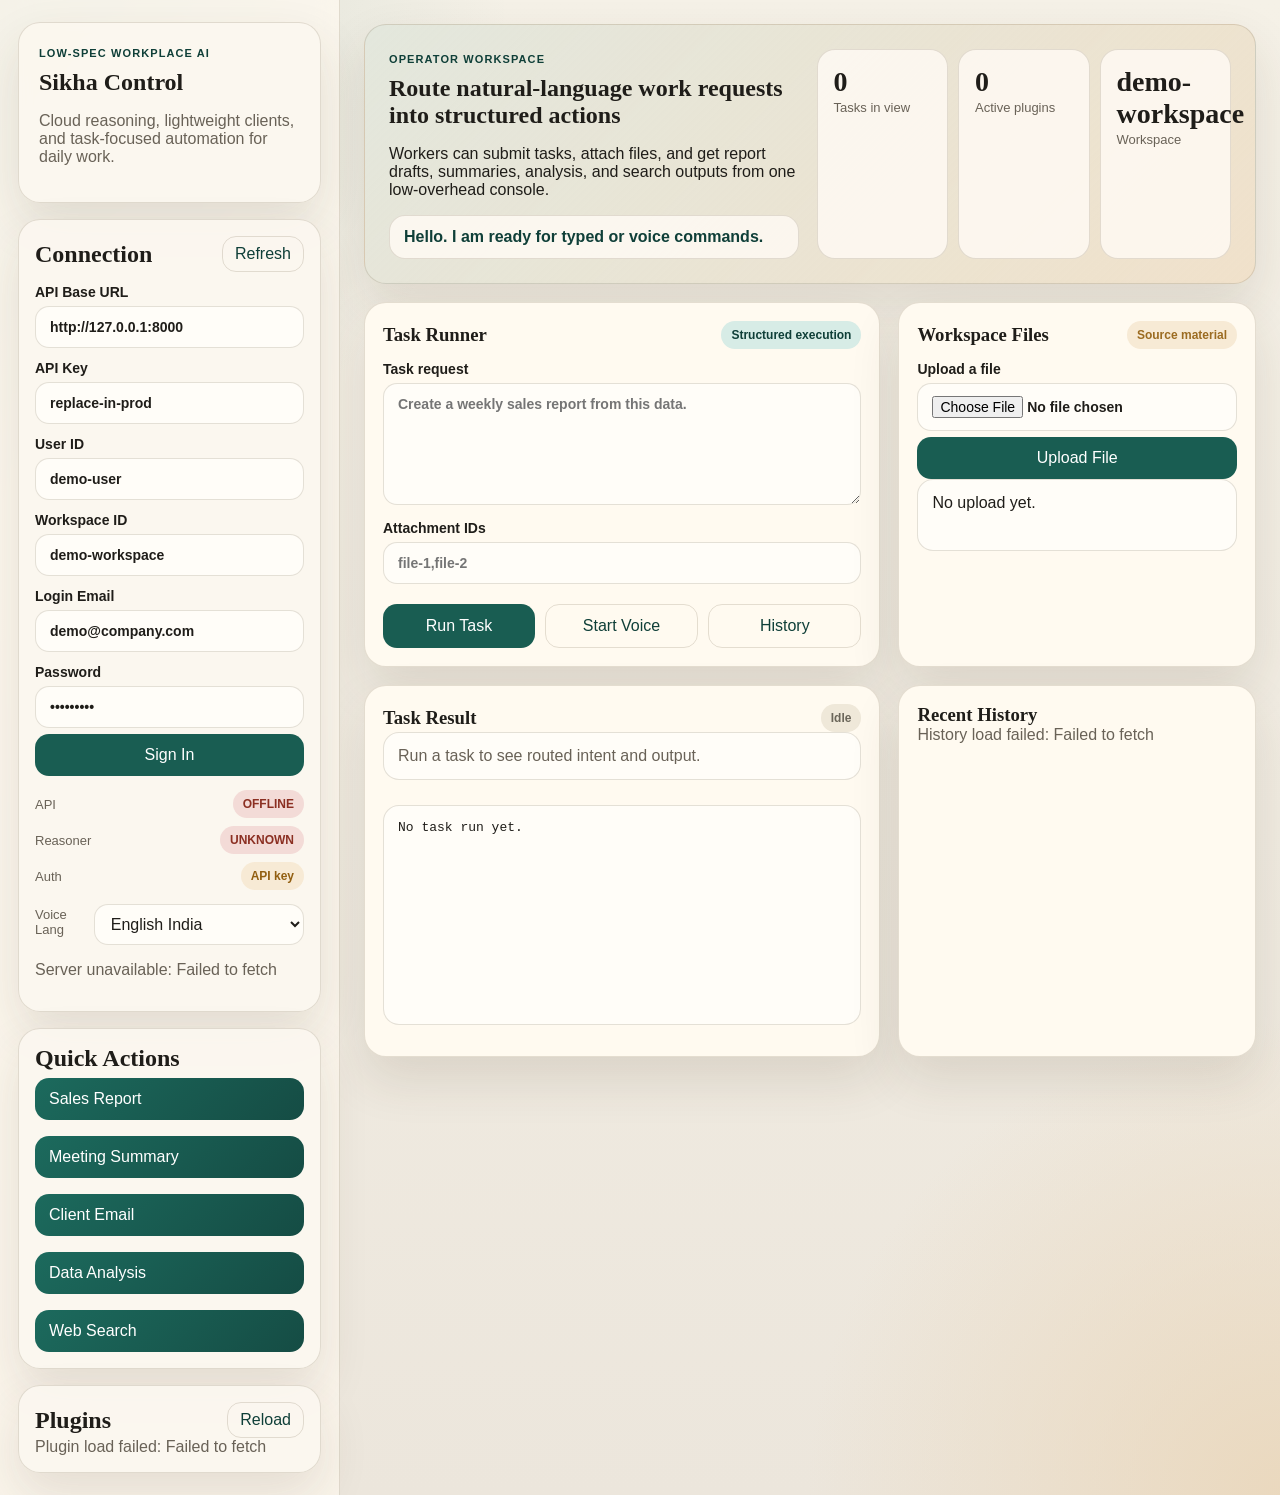
==== frontend/web/app/index.html @ 8472b590 "sum update it willmentoned in read me .md" ====
<!doctype html>
<html lang="en">
<head>
  <meta charset="utf-8">
  <meta name="viewport" content="width=device-width, initial-scale=1">
  <title>Sikha Work Assistant</title>
  <link rel="stylesheet" href="./styles.css">
</head>
<body>
  <div class="shell">
    <aside class="sidebar">
      <div class="brand">
        <span class="brand-kicker">Low-Spec Workplace AI</span>
        <h1>Sikha Control</h1>
        <p>Cloud reasoning, lightweight clients, and task-focused automation for daily work.</p>
      </div>

      <section class="panel">
        <div class="section-head">
          <h2>Connection</h2>
          <button id="refreshStatusBtn" class="ghost compact-btn">Refresh</button>
        </div>
        <label>API Base URL
          <input id="apiBaseUrl" value="http://127.0.0.1:8000">
        </label>
        <label>API Key
          <input id="apiKey" value="replace-in-prod">
        </label>
        <label>User ID
          <input id="userId" value="demo-user">
        </label>
        <label>Workspace ID
          <input id="workspaceId" value="demo-workspace">
        </label>
        <label>Login Email
          <input id="loginEmail" value="demo@company.com">
        </label>
        <label>Password
          <input id="loginPassword" type="password" value="demo-pass">
        </label>
        <button id="loginBtn">Sign In</button>
        <div class="status-stack">
          <div class="status-row">
            <span class="status-label">API</span>
            <span id="apiBadge" class="badge badge-muted">Checking</span>
          </div>
          <div class="status-row">
            <span class="status-label">Reasoner</span>
            <span id="llmBadge" class="badge badge-muted">Unknown</span>
          </div>
          <div class="status-row">
            <span class="status-label">Auth</span>
            <span id="authBadge" class="badge badge-warning">API key</span>
          </div>
          <div class="status-row">
            <span class="status-label">Voice Lang</span>
            <select id="voiceLang">
              <option value="en-IN">English India</option>
              <option value="hi-IN">Hindi</option>
              <option value="en-US">English US</option>
            </select>
          </div>
        </div>
        <p id="statusText" class="muted">Waiting for server...</p>
      </section>

      <section class="panel">
        <div class="section-head">
          <h2>Quick Actions</h2>
        </div>
        <div class="quick-grid">
          <button data-prompt="Create a weekly sales report from this data." class="quick-btn">Sales Report</button>
          <button data-prompt="Summarize these meeting notes and extract action items." class="quick-btn">Meeting Summary</button>
          <button data-prompt="Draft a client response for delayed dispatch." class="quick-btn">Client Email</button>
          <button data-prompt="Analyze this spreadsheet for trends." class="quick-btn">Data Analysis</button>
          <button data-prompt="Search market update for FMCG distribution trends." class="quick-btn">Web Search</button>
        </div>
      </section>

      <section class="panel">
        <div class="section-head">
          <h2>Plugins</h2>
          <button id="loadPluginsBtn" class="ghost compact-btn">Reload</button>
        </div>
        <div id="pluginList" class="stack muted">No plugin data loaded.</div>
      </section>
    </aside>

    <main class="content">
      <section class="hero">
        <div>
          <span class="eyebrow">Operator Workspace</span>
          <h2>Route natural-language work requests into structured actions</h2>
          <p>Workers can submit tasks, attach files, and get report drafts, summaries, analysis, and search outputs from one low-overhead console.</p>
          <div id="assistantGreeting" class="assistant-greeting">Assistant is ready.</div>
        </div>
        <div class="hero-metrics">
          <div class="metric">
            <strong id="metricTaskCount">0</strong>
            <span>Tasks in view</span>
          </div>
          <div class="metric">
            <strong id="metricPluginCount">0</strong>
            <span>Active plugins</span>
          </div>
          <div class="metric">
            <strong id="metricWorkspace">demo</strong>
            <span>Workspace</span>
          </div>
        </div>
      </section>

      <section class="workspace-grid">
        <div class="card task-card">
          <div class="card-head">
            <h3>Task Runner</h3>
            <span class="pill">Structured execution</span>
          </div>
          <label>Task request
            <textarea id="taskInput" rows="6" placeholder="Create a weekly sales report from this data."></textarea>
          </label>
          <label>Attachment IDs
            <input id="attachmentsInput" placeholder="file-1,file-2">
          </label>
          <div class="actions">
            <button id="runTaskBtn">Run Task</button>
            <button id="voiceBtn" class="ghost">Start Voice</button>
            <button id="loadHistoryBtn" class="ghost">History</button>
          </div>
          <div id="actionPanel" class="stack"></div>
        </div>

        <div class="card upload-card">
          <div class="card-head">
            <h3>Workspace Files</h3>
            <span class="pill alt">Source material</span>
          </div>
          <label>Upload a file
            <input id="fileInput" type="file">
          </label>
          <button id="uploadBtn">Upload File</button>
          <div id="uploadResult" class="result compact">No upload yet.</div>
        </div>
      </section>

      <section class="workspace-grid">
        <div class="card">
          <div class="card-head">
            <h3>Task Result</h3>
            <span id="taskBadge" class="badge badge-muted">Idle</span>
          </div>
          <div id="resultSummary" class="result-summary muted">Run a task to see routed intent and output.</div>
          <div id="resultStructured" class="structured-view"></div>
          <pre id="taskResult" class="result">No task run yet.</pre>
        </div>

        <div class="card">
          <div class="card-head">
            <h3>Recent History</h3>
          </div>
          <div id="historyList" class="history-list muted">No history loaded.</div>
        </div>
      </section>
    </main>
  </div>

  <script src="./app.js"></script>
</body>
</html>
---- frontend/web/app/styles.css ----
:root {
  --bg: #ece6dc;
  --surface: rgba(251, 247, 239, 0.92);
  --surface-strong: #fffaf0;
  --surface-accent: #ead7bb;
  --text: #1f1d19;
  --muted: #696257;
  --line: rgba(104, 89, 60, 0.18);
  --accent: #195d52;
  --accent-strong: #0f3f38;
  --accent-soft: #d7ece6;
  --warning: #9b6b21;
  --danger: #a84034;
  --shadow: 0 22px 50px rgba(67, 49, 22, 0.12);
}

* {
  box-sizing: border-box;
}

body {
  margin: 0;
  color: var(--text);
  font-family: "Segoe UI", sans-serif;
  background:
    radial-gradient(circle at top left, rgba(25, 93, 82, 0.14), transparent 26%),
    radial-gradient(circle at bottom right, rgba(234, 215, 187, 0.9), transparent 24%),
    linear-gradient(180deg, #f5f1e7, var(--bg));
}

.shell {
  display: grid;
  grid-template-columns: 340px 1fr;
  min-height: 100vh;
}

.sidebar {
  padding: 22px 18px;
  background: rgba(255, 250, 240, 0.74);
  border-right: 1px solid var(--line);
  backdrop-filter: blur(14px);
}

.brand,
.panel,
.hero,
.card {
  border: 1px solid var(--line);
  border-radius: 22px;
  box-shadow: var(--shadow);
}

.brand,
.panel {
  background: var(--surface);
}

.brand {
  padding: 20px;
}

.brand h1,
.hero h2,
.card-head h3,
.section-head h2 {
  margin: 0;
  font-family: Georgia, "Times New Roman", serif;
}

.brand-kicker,
.eyebrow {
  display: inline-block;
  margin-bottom: 10px;
  text-transform: uppercase;
  letter-spacing: 0.1em;
  font-size: 11px;
  font-weight: 700;
  color: var(--accent-strong);
}

.brand p,
.muted {
  color: var(--muted);
}

.panel {
  margin-top: 16px;
  padding: 16px;
}

.content {
  padding: 24px;
}

.hero {
  display: flex;
  align-items: stretch;
  justify-content: space-between;
  gap: 18px;
  padding: 24px;
  background:
    linear-gradient(135deg, rgba(25, 93, 82, 0.12), rgba(234, 215, 187, 0.7)),
    var(--surface-strong);
}

.hero p {
  max-width: 720px;
}

.assistant-greeting {
  margin-top: 14px;
  padding: 12px 14px;
  border-radius: 16px;
  background: rgba(255, 251, 244, 0.82);
  border: 1px solid var(--line);
  color: var(--accent-strong);
  font-weight: 600;
}

.hero-metrics {
  display: grid;
  grid-template-columns: repeat(3, minmax(0, 1fr));
  gap: 10px;
  min-width: 320px;
}

.metric {
  padding: 16px;
  border-radius: 18px;
  background: rgba(255, 251, 244, 0.82);
  border: 1px solid var(--line);
}

.metric strong {
  display: block;
  font-size: 28px;
  font-family: Georgia, "Times New Roman", serif;
}

.metric span {
  color: var(--muted);
  font-size: 13px;
}

.workspace-grid {
  display: grid;
  grid-template-columns: minmax(0, 1.3fr) minmax(320px, 0.9fr);
  gap: 18px;
  margin-top: 18px;
}

.card {
  background: var(--surface-strong);
  padding: 18px;
}

.card-head,
.section-head,
.status-row {
  display: flex;
  align-items: center;
  justify-content: space-between;
  gap: 10px;
}

.status-stack {
  display: grid;
  gap: 8px;
  margin-top: 14px;
}

.status-label {
  font-size: 13px;
  color: var(--muted);
}

.pill,
.badge {
  display: inline-flex;
  align-items: center;
  justify-content: center;
  min-height: 28px;
  padding: 6px 10px;
  border-radius: 999px;
  font-size: 12px;
  font-weight: 700;
}

.pill {
  background: var(--accent-soft);
  color: var(--accent-strong);
}

.pill.alt {
  background: #f7ead5;
  color: var(--warning);
}

.badge-muted {
  background: #efe8d9;
  color: #6b665a;
}

.badge-success {
  background: #d8eee6;
  color: #0f5a45;
}

.badge-warning {
  background: #f7ead5;
  color: #925f11;
}

.badge-danger {
  background: #f3dbd7;
  color: #8b2f22;
}

.badge-active {
  background: #d8eee6;
  color: #0f5a45;
}

label {
  display: block;
  margin-top: 12px;
  font-size: 14px;
  font-weight: 600;
}

input,
textarea,
select,
button {
  width: 100%;
  margin-top: 6px;
  border-radius: 14px;
  font: inherit;
}

input,
textarea {
  border: 1px solid var(--line);
  background: #fffdf8;
  padding: 12px 14px;
  color: var(--text);
}

select {
  border: 1px solid var(--line);
  background: #fffdf8;
  padding: 10px 12px;
  color: var(--text);
}

textarea {
  resize: vertical;
}

button {
  border: none;
  padding: 12px 14px;
  background: var(--accent);
  color: #fff;
  cursor: pointer;
  transition: transform 140ms ease, background 140ms ease, box-shadow 140ms ease;
}

button:hover {
  background: var(--accent-strong);
  transform: translateY(-1px);
  box-shadow: 0 14px 24px rgba(15, 63, 56, 0.16);
}

button.ghost {
  background: transparent;
  color: var(--accent-strong);
  border: 1px solid var(--line);
  box-shadow: none;
}

.compact-btn {
  width: auto;
  margin-top: 0;
  padding: 8px 12px;
}

.quick-grid,
.stack,
.structured-view,
.history-list {
  display: grid;
  gap: 10px;
}

.quick-btn {
  text-align: left;
  background: linear-gradient(135deg, #1c6a5d, #154c44);
}

.actions {
  display: flex;
  gap: 10px;
  margin-top: 14px;
}

.result,
.result-summary,
.plugin-item,
.history-item,
.structured-card {
  border: 1px solid var(--line);
  border-radius: 16px;
  background: #fffdf8;
}

.result {
  padding: 14px;
  min-height: 220px;
  white-space: pre-wrap;
  overflow-x: auto;
}

.result.compact {
  min-height: 72px;
}

.result-summary {
  padding: 14px;
  margin-bottom: 12px;
}

.structured-card,
.plugin-item,
.history-item {
  padding: 12px 14px;
}

.structured-card strong,
.plugin-item strong,
.history-item strong {
  display: block;
  margin-bottom: 4px;
}

.structured-card code {
  display: inline-block;
  margin-top: 6px;
  padding: 4px 8px;
  border-radius: 999px;
  background: #f0eadf;
}

.action-link {
  display: inline-flex;
  align-items: center;
  justify-content: center;
  padding: 12px 14px;
  border-radius: 14px;
  background: var(--accent);
  color: #fff;
  text-decoration: none;
  font-weight: 700;
}

@media (max-width: 1100px) {
  .shell {
    grid-template-columns: 1fr;
  }

  .hero,
  .workspace-grid {
    grid-template-columns: 1fr;
    display: grid;
  }

  .hero-metrics {
    min-width: 0;
  }
}

@media (max-width: 720px) {
  .content,
  .sidebar {
    padding: 16px;
  }

  .hero-metrics,
  .actions {
    grid-template-columns: 1fr;
    display: grid;
  }
}
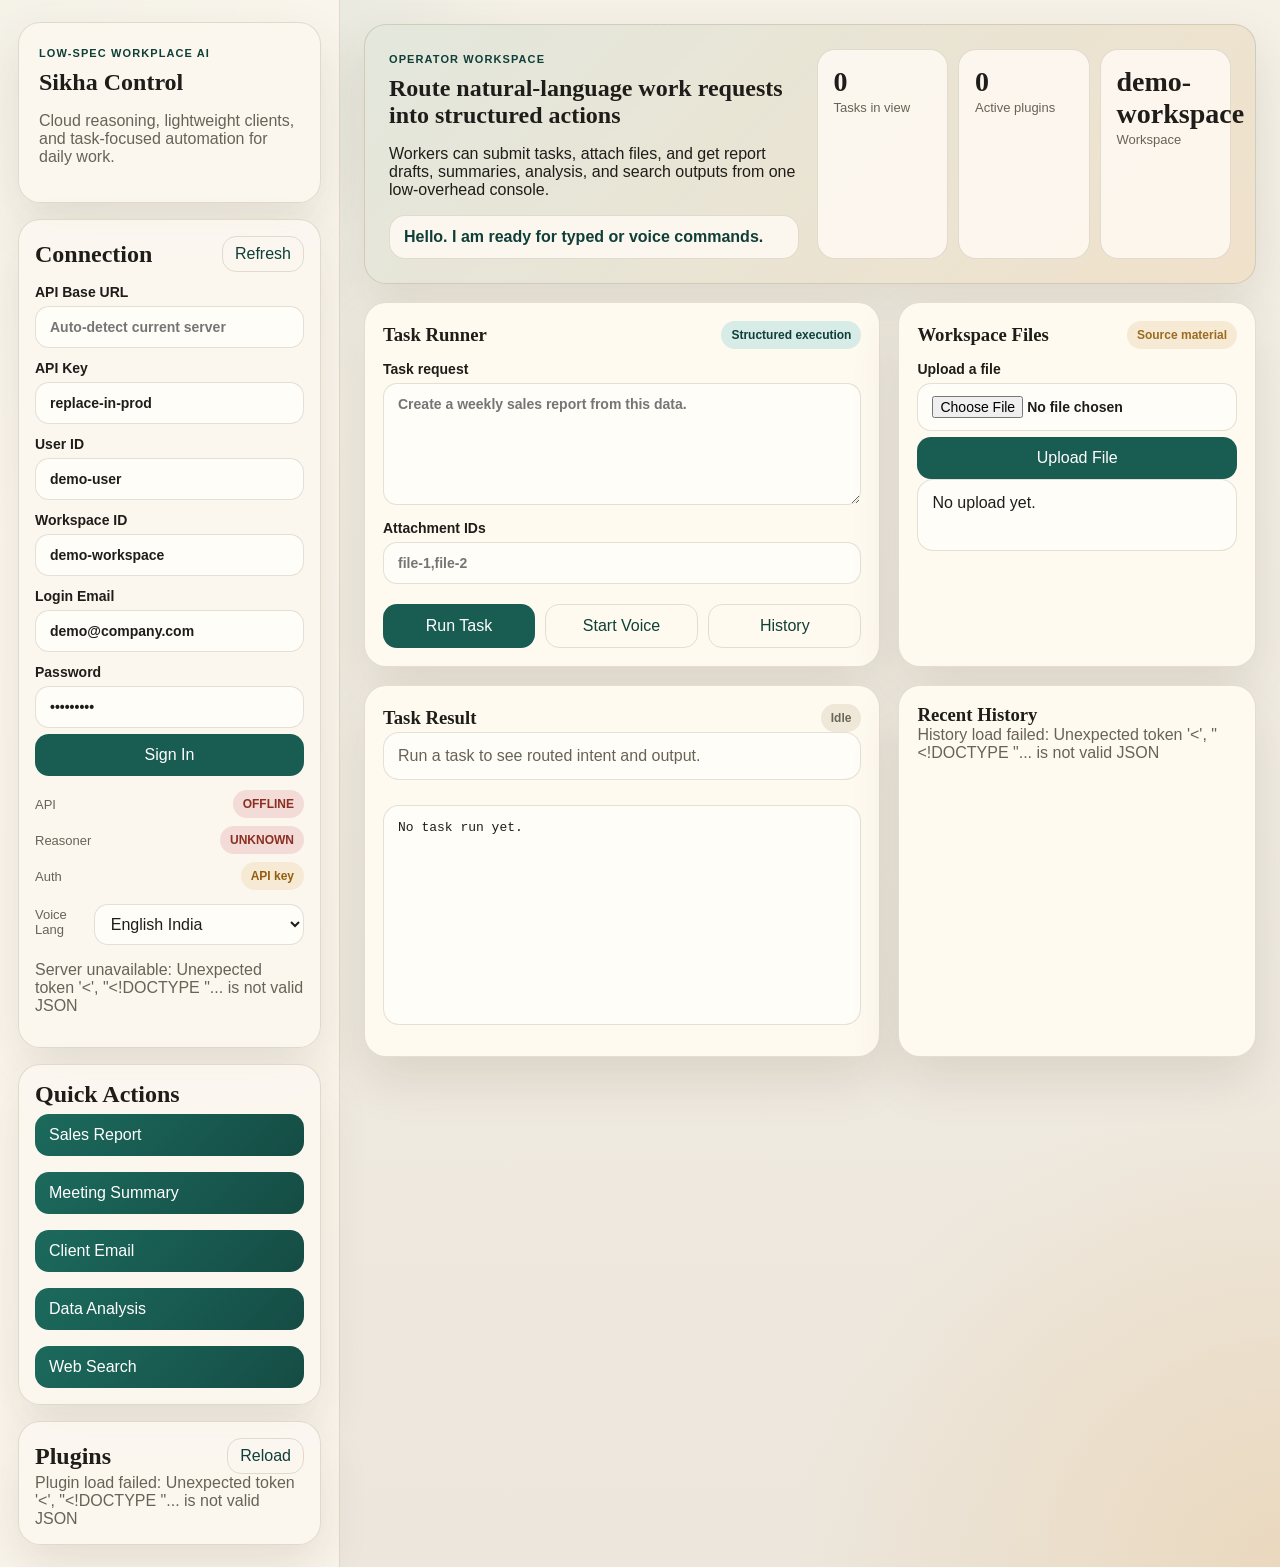
==== commit f91f3098: "some change are happen with help of ollam phi 3 llm and some are done by me" ====
--- a/frontend/web/app/index.html
+++ b/frontend/web/app/index.html
@@ -21,7 +21,7 @@
           <button id="refreshStatusBtn" class="ghost compact-btn">Refresh</button>
         </div>
         <label>API Base URL
-          <input id="apiBaseUrl" value="http://127.0.0.1:8000">
+          <input id="apiBaseUrl" placeholder="Auto-detect current server">
         </label>
         <label>API Key
           <input id="apiKey" value="replace-in-prod">
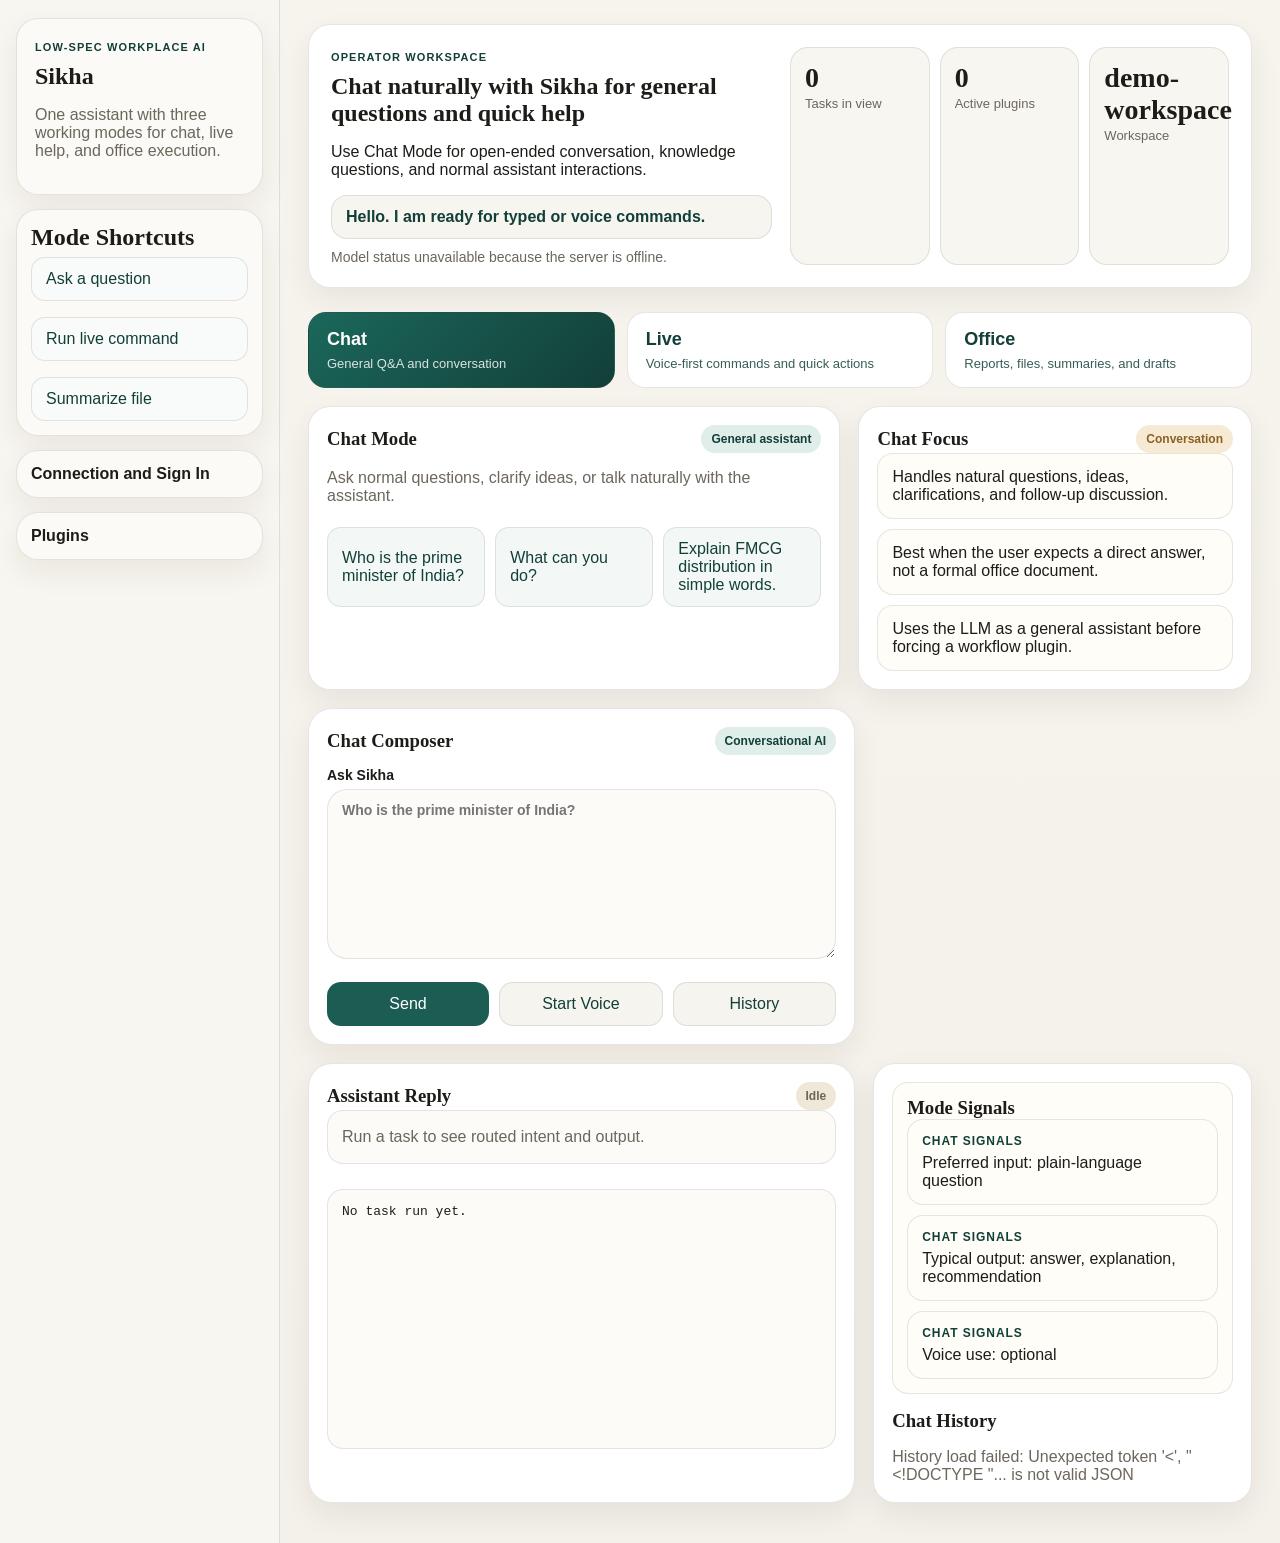
==== commit d5b1c23d: "OK" ====
--- a/frontend/web/app/index.html
+++ b/frontend/web/app/index.html
@@ -11,13 +11,25 @@
     <aside class="sidebar">
       <div class="brand">
         <span class="brand-kicker">Low-Spec Workplace AI</span>
-        <h1>Sikha Control</h1>
-        <p>Cloud reasoning, lightweight clients, and task-focused automation for daily work.</p>
+        <h1>Sikha</h1>
+        <p>One assistant with three working modes for chat, live help, and office execution.</p>
       </div>
 
       <section class="panel">
         <div class="section-head">
-          <h2>Connection</h2>
+          <h2>Mode Shortcuts</h2>
+        </div>
+        <div class="quick-grid">
+          <button data-prompt="Who is the prime minister of India?" class="quick-btn">Ask a question</button>
+          <button data-prompt="open youtube" class="quick-btn">Run live command</button>
+          <button data-prompt="Summarize these meeting notes and extract action items." class="quick-btn">Summarize file</button>
+        </div>
+      </section>
+
+      <details class="panel settings-panel">
+        <summary>Connection and Sign In</summary>
+        <div class="section-head">
+          <h2>Session</h2>
           <button id="refreshStatusBtn" class="ghost compact-btn">Refresh</button>
         </div>
         <label>API Base URL
@@ -62,37 +74,26 @@
           </div>
         </div>
         <p id="statusText" class="muted">Waiting for server...</p>
-      </section>
-
-      <section class="panel">
-        <div class="section-head">
-          <h2>Quick Actions</h2>
-        </div>
-        <div class="quick-grid">
-          <button data-prompt="Create a weekly sales report from this data." class="quick-btn">Sales Report</button>
-          <button data-prompt="Summarize these meeting notes and extract action items." class="quick-btn">Meeting Summary</button>
-          <button data-prompt="Draft a client response for delayed dispatch." class="quick-btn">Client Email</button>
-          <button data-prompt="Analyze this spreadsheet for trends." class="quick-btn">Data Analysis</button>
-          <button data-prompt="Search market update for FMCG distribution trends." class="quick-btn">Web Search</button>
-        </div>
-      </section>
-
-      <section class="panel">
+      </details>
+
+      <details class="panel settings-panel">
+        <summary>Plugins</summary>
         <div class="section-head">
           <h2>Plugins</h2>
           <button id="loadPluginsBtn" class="ghost compact-btn">Reload</button>
         </div>
         <div id="pluginList" class="stack muted">No plugin data loaded.</div>
-      </section>
+      </details>
     </aside>
 
     <main class="content">
       <section class="hero">
         <div>
           <span class="eyebrow">Operator Workspace</span>
-          <h2>Route natural-language work requests into structured actions</h2>
-          <p>Workers can submit tasks, attach files, and get report drafts, summaries, analysis, and search outputs from one low-overhead console.</p>
+          <h2 id="modeHeadline">Route natural-language work requests into structured actions</h2>
+          <p id="modeDescription">Workers can submit tasks, attach files, and get report drafts, summaries, analysis, and search outputs from one low-overhead console.</p>
           <div id="assistantGreeting" class="assistant-greeting">Assistant is ready.</div>
+          <div id="modelStatus" class="assistant-model-status">Model status unknown.</div>
         </div>
         <div class="hero-metrics">
           <div class="metric">
@@ -110,29 +111,63 @@
         </div>
       </section>
 
+      <section class="mode-bar">
+        <button class="mode-chip active" data-mode="chat">
+          <span class="mode-chip-title">Chat</span>
+          <span class="mode-chip-copy">General Q&amp;A and conversation</span>
+        </button>
+        <button class="mode-chip" data-mode="live">
+          <span class="mode-chip-title">Live</span>
+          <span class="mode-chip-copy">Voice-first commands and quick actions</span>
+        </button>
+        <button class="mode-chip" data-mode="office">
+          <span class="mode-chip-title">Office</span>
+          <span class="mode-chip-copy">Reports, files, summaries, and drafts</span>
+        </button>
+      </section>
+
+      <section class="mode-stage">
+        <section class="card mode-card">
+          <div class="card-head">
+            <h3 id="modeTitle">Chat Mode</h3>
+            <span id="modeBadge" class="pill">General assistant</span>
+          </div>
+          <p id="modeHint" class="muted">Use this mode for normal Q&amp;A, natural conversation, and quick asks.</p>
+          <div id="modeQuickGrid" class="mode-quick-grid"></div>
+        </section>
+
+        <section class="card mode-focus-card">
+          <div class="card-head">
+            <h3 id="modeFocusTitle">Chat Focus</h3>
+            <span id="modeFocusBadge" class="pill alt">Current mode</span>
+          </div>
+          <div id="modeFocusList" class="mode-focus-list"></div>
+        </section>
+      </section>
+
       <section class="workspace-grid">
-        <div class="card task-card">
-          <div class="card-head">
-            <h3>Task Runner</h3>
-            <span class="pill">Structured execution</span>
-          </div>
-          <label>Task request
+        <div class="card task-card composer-card">
+          <div class="card-head">
+            <h3 id="composerTitle">Task Runner</h3>
+            <span id="composerBadge" class="pill">Structured execution</span>
+          </div>
+          <label id="composerLabel">Task request
             <textarea id="taskInput" rows="6" placeholder="Create a weekly sales report from this data."></textarea>
           </label>
-          <label>Attachment IDs
+          <label id="attachmentsLabel">Attachment IDs
             <input id="attachmentsInput" placeholder="file-1,file-2">
           </label>
           <div class="actions">
-            <button id="runTaskBtn">Run Task</button>
+            <button id="runTaskBtn">Send</button>
             <button id="voiceBtn" class="ghost">Start Voice</button>
             <button id="loadHistoryBtn" class="ghost">History</button>
           </div>
           <div id="actionPanel" class="stack"></div>
         </div>
 
-        <div class="card upload-card">
-          <div class="card-head">
-            <h3>Workspace Files</h3>
+        <div class="card upload-card" id="uploadCard">
+          <div class="card-head">
+            <h3 id="uploadTitle">Workspace Files</h3>
             <span class="pill alt">Source material</span>
           </div>
           <label>Upload a file
@@ -144,9 +179,9 @@
       </section>
 
       <section class="workspace-grid">
-        <div class="card">
-          <div class="card-head">
-            <h3>Task Result</h3>
+        <div class="card result-card">
+          <div class="card-head">
+            <h3 id="resultTitle">Assistant Result</h3>
             <span id="taskBadge" class="badge badge-muted">Idle</span>
           </div>
           <div id="resultSummary" class="result-summary muted">Run a task to see routed intent and output.</div>
@@ -154,9 +189,17 @@
           <pre id="taskResult" class="result">No task run yet.</pre>
         </div>
 
-        <div class="card">
-          <div class="card-head">
-            <h3>Recent History</h3>
+        <div class="card side-stack-card">
+          <div class="mini-stack">
+            <div class="mini-panel">
+              <div class="card-head">
+                <h3>Mode Signals</h3>
+              </div>
+              <div id="modeSignalList" class="mode-signal-list"></div>
+            </div>
+          </div>
+          <div class="card-head">
+            <h3 id="historyTitle">Recent History</h3>
           </div>
           <div id="historyList" class="history-list muted">No history loaded.</div>
         </div>
--- a/frontend/web/app/styles.css
+++ b/frontend/web/app/styles.css
@@ -1,17 +1,17 @@
 :root {
-  --bg: #ece6dc;
-  --surface: rgba(251, 247, 239, 0.92);
-  --surface-strong: #fffaf0;
-  --surface-accent: #ead7bb;
-  --text: #1f1d19;
-  --muted: #696257;
-  --line: rgba(104, 89, 60, 0.18);
-  --accent: #195d52;
-  --accent-strong: #0f3f38;
-  --accent-soft: #d7ece6;
-  --warning: #9b6b21;
-  --danger: #a84034;
-  --shadow: 0 22px 50px rgba(67, 49, 22, 0.12);
+  --bg: #f4f1ea;
+  --surface: #fbfaf6;
+  --surface-strong: #ffffff;
+  --surface-accent: #ece6db;
+  --text: #1e1c18;
+  --muted: #6c665c;
+  --line: rgba(92, 82, 63, 0.14);
+  --accent: #1b5d53;
+  --accent-strong: #123f38;
+  --accent-soft: #dfeee9;
+  --warning: #8b6122;
+  --danger: #a23e32;
+  --shadow: 0 12px 30px rgba(40, 28, 12, 0.07);
 }
 
 * {
@@ -22,23 +22,19 @@
   margin: 0;
   color: var(--text);
   font-family: "Segoe UI", sans-serif;
-  background:
-    radial-gradient(circle at top left, rgba(25, 93, 82, 0.14), transparent 26%),
-    radial-gradient(circle at bottom right, rgba(234, 215, 187, 0.9), transparent 24%),
-    linear-gradient(180deg, #f5f1e7, var(--bg));
+  background: linear-gradient(180deg, #f7f4ee, var(--bg));
 }
 
 .shell {
   display: grid;
-  grid-template-columns: 340px 1fr;
+  grid-template-columns: 280px 1fr;
   min-height: 100vh;
 }
 
 .sidebar {
-  padding: 22px 18px;
-  background: rgba(255, 250, 240, 0.74);
+  padding: 18px 16px;
+  background: #f8f6f0;
   border-right: 1px solid var(--line);
-  backdrop-filter: blur(14px);
 }
 
 .brand,
@@ -56,7 +52,7 @@
 }
 
 .brand {
-  padding: 20px;
+  padding: 18px;
 }
 
 .brand h1,
@@ -84,12 +80,15 @@
 }
 
 .panel {
-  margin-top: 16px;
-  padding: 16px;
+  margin-top: 14px;
+  padding: 14px;
 }
 
 .content {
-  padding: 24px;
+  padding: 24px 28px 40px;
+  max-width: 1100px;
+  width: 100%;
+  margin: 0 auto;
 }
 
 .hero {
@@ -97,10 +96,8 @@
   align-items: stretch;
   justify-content: space-between;
   gap: 18px;
-  padding: 24px;
-  background:
-    linear-gradient(135deg, rgba(25, 93, 82, 0.12), rgba(234, 215, 187, 0.7)),
-    var(--surface-strong);
+  padding: 22px;
+  background: var(--surface-strong);
 }
 
 .hero p {
@@ -111,10 +108,16 @@
   margin-top: 14px;
   padding: 12px 14px;
   border-radius: 16px;
-  background: rgba(255, 251, 244, 0.82);
+  background: #f7f5ef;
   border: 1px solid var(--line);
   color: var(--accent-strong);
   font-weight: 600;
+}
+
+.assistant-model-status {
+  margin-top: 10px;
+  color: var(--muted);
+  font-size: 14px;
 }
 
 .hero-metrics {
@@ -125,9 +128,9 @@
 }
 
 .metric {
-  padding: 16px;
+  padding: 14px;
   border-radius: 18px;
-  background: rgba(255, 251, 244, 0.82);
+  background: #f8f6f1;
   border: 1px solid var(--line);
 }
 
@@ -147,6 +150,90 @@
   grid-template-columns: minmax(0, 1.3fr) minmax(320px, 0.9fr);
   gap: 18px;
   margin-top: 18px;
+}
+
+.mode-bar {
+  display: grid;
+  grid-template-columns: repeat(3, minmax(0, 1fr));
+  gap: 12px;
+  margin-top: 18px;
+}
+
+.mode-chip {
+  width: 100%;
+  padding: 16px 18px;
+  border-radius: 18px;
+  background: var(--surface-strong);
+  border: 1px solid var(--line);
+  color: var(--accent-strong);
+  font-weight: 700;
+  text-align: left;
+  box-shadow: none;
+}
+
+.mode-chip.active {
+  background: linear-gradient(135deg, #1b675b, #123f38);
+  color: #fff;
+}
+
+.mode-chip-title,
+.mode-chip-copy {
+  display: block;
+}
+
+.mode-chip-title {
+  font-size: 18px;
+}
+
+.mode-chip-copy {
+  margin-top: 6px;
+  font-size: 13px;
+  font-weight: 500;
+  opacity: 0.84;
+}
+
+.mode-stage {
+  display: grid;
+  grid-template-columns: minmax(0, 1.15fr) minmax(300px, 0.85fr);
+  gap: 18px;
+  margin-top: 18px;
+}
+
+.mode-card,
+.mode-focus-card {
+  margin-top: 0;
+}
+
+.mode-quick-grid {
+  display: grid;
+  grid-template-columns: repeat(3, minmax(0, 1fr));
+  gap: 10px;
+  margin-top: 12px;
+}
+
+.mode-focus-list,
+.mode-signal-list,
+.mini-stack {
+  display: grid;
+  gap: 10px;
+}
+
+.focus-item,
+.signal-item,
+.mini-panel {
+  border: 1px solid var(--line);
+  border-radius: 16px;
+  background: #fffdf8;
+  padding: 14px;
+}
+
+.signal-item strong {
+  display: block;
+  margin-bottom: 6px;
+  color: var(--accent-strong);
+  font-size: 12px;
+  text-transform: uppercase;
+  letter-spacing: 0.08em;
 }
 
 .card {
@@ -241,7 +328,7 @@
 input,
 textarea {
   border: 1px solid var(--line);
-  background: #fffdf8;
+  background: #fcfbf8;
   padding: 12px 14px;
   color: var(--text);
 }
@@ -269,11 +356,11 @@
 button:hover {
   background: var(--accent-strong);
   transform: translateY(-1px);
-  box-shadow: 0 14px 24px rgba(15, 63, 56, 0.16);
+  box-shadow: 0 10px 18px rgba(15, 63, 56, 0.12);
 }
 
 button.ghost {
-  background: transparent;
+  background: #f6f4ee;
   color: var(--accent-strong);
   border: 1px solid var(--line);
   box-shadow: none;
@@ -295,13 +382,28 @@
 
 .quick-btn {
   text-align: left;
-  background: linear-gradient(135deg, #1c6a5d, #154c44);
+  background: #f8fbf9;
+  color: var(--accent-strong);
+  border: 1px solid var(--line);
 }
 
 .actions {
   display: flex;
   gap: 10px;
   margin-top: 14px;
+}
+
+.actions .voice-primary {
+  background: linear-gradient(135deg, #1c6a5d, #154c44);
+  color: #fff;
+  border: none;
+  box-shadow: 0 14px 24px rgba(15, 63, 56, 0.16);
+}
+
+.side-stack-card {
+  display: grid;
+  gap: 16px;
+  align-content: start;
 }
 
 .result,
@@ -311,12 +413,12 @@
 .structured-card {
   border: 1px solid var(--line);
   border-radius: 16px;
-  background: #fffdf8;
+  background: #fcfbf8;
 }
 
 .result {
   padding: 14px;
-  min-height: 220px;
+  min-height: 260px;
   white-space: pre-wrap;
   overflow-x: auto;
 }
@@ -363,11 +465,57 @@
   font-weight: 700;
 }
 
+.quick-prompt {
+  text-align: left;
+  background: #f3f8f6;
+  color: var(--accent-strong);
+  border: 1px solid var(--line);
+}
+
+.composer-card {
+  border-radius: 24px;
+}
+
+.task-card textarea {
+  min-height: 170px;
+  border-radius: 20px;
+}
+
+.result-card {
+  border-radius: 24px;
+}
+
+.settings-panel summary {
+  cursor: pointer;
+  font-weight: 700;
+  list-style: none;
+}
+
+.settings-panel summary::-webkit-details-marker {
+  display: none;
+}
+
+.settings-panel[open] summary {
+  margin-bottom: 12px;
+}
+
+.plugin-item,
+.history-item {
+  border-radius: 14px;
+}
+
+#resultSummary {
+  font-size: 16px;
+  line-height: 1.5;
+}
+
 @media (max-width: 1100px) {
   .shell {
     grid-template-columns: 1fr;
   }
 
+  .mode-bar,
+  .mode-stage,
   .hero,
   .workspace-grid {
     grid-template-columns: 1fr;
@@ -377,6 +525,10 @@
   .hero-metrics {
     min-width: 0;
   }
+
+  .mode-quick-grid {
+    grid-template-columns: 1fr;
+  }
 }
 
 @media (max-width: 720px) {
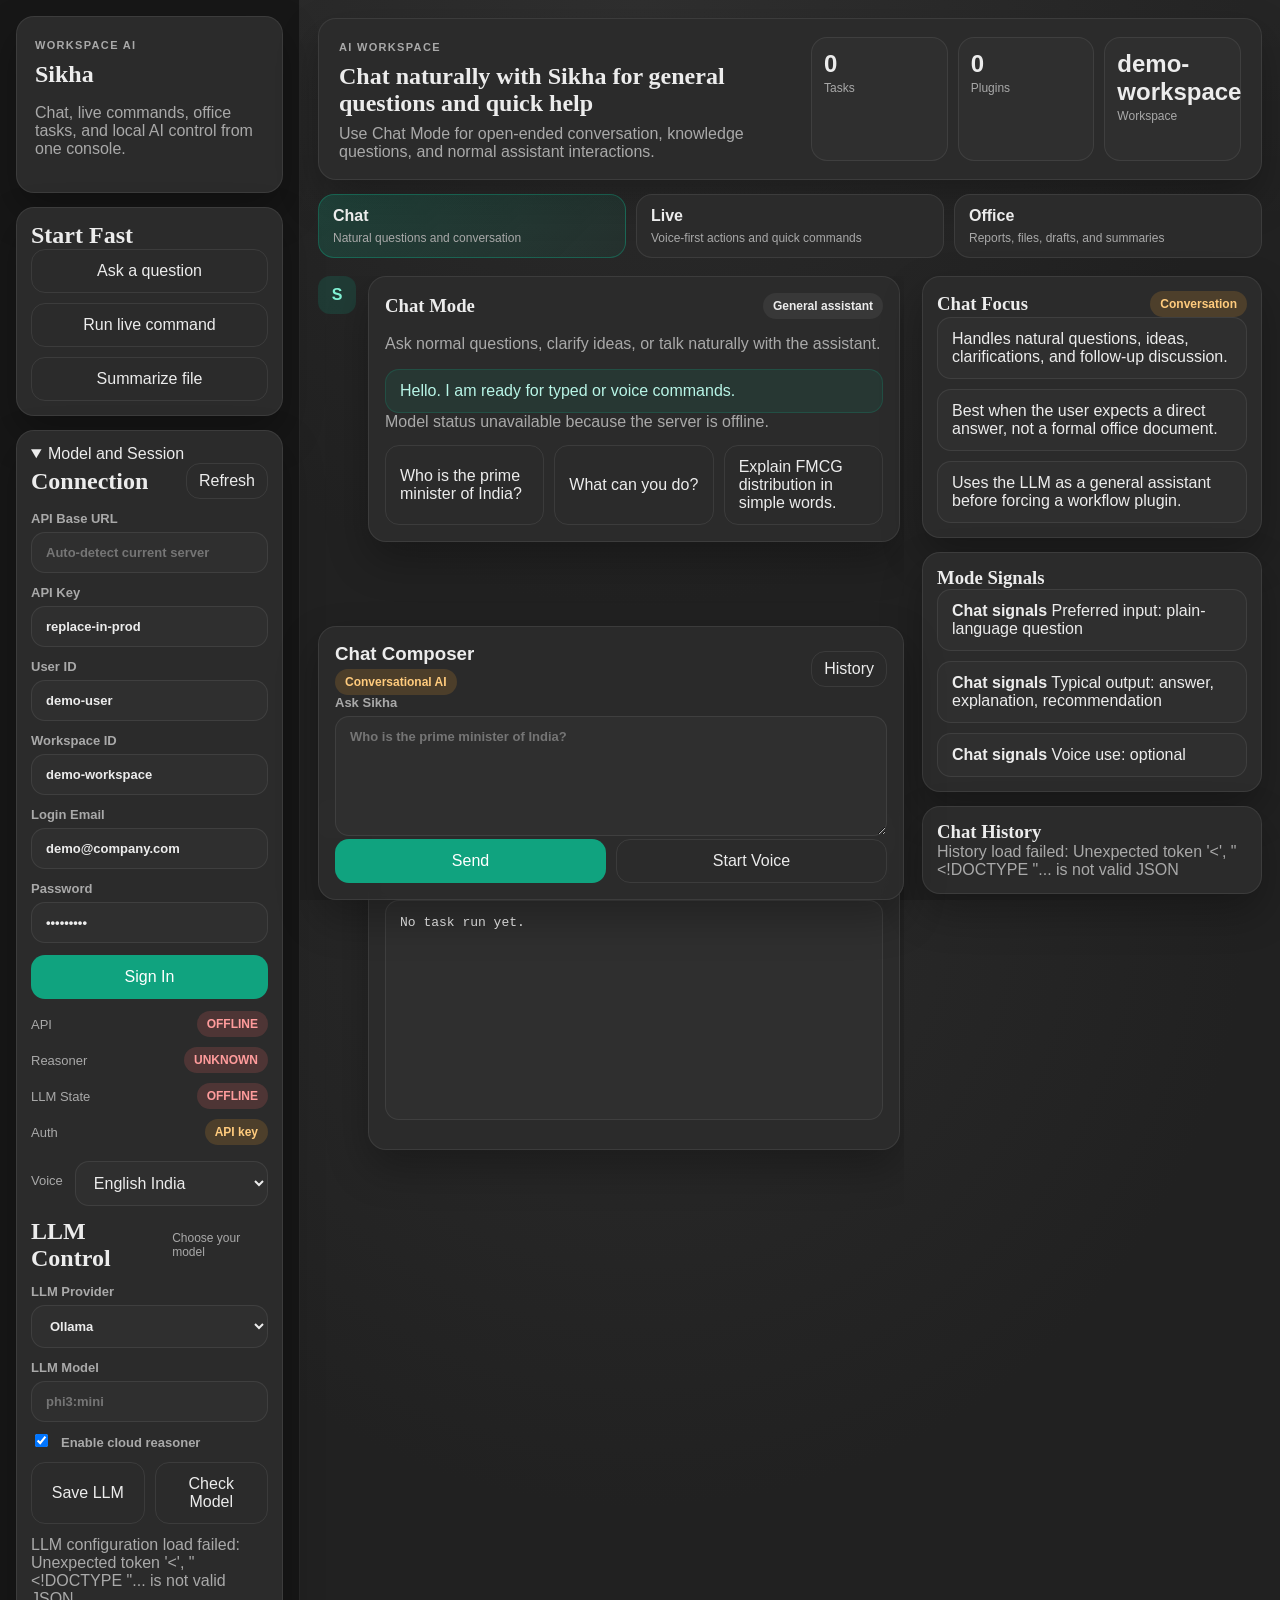
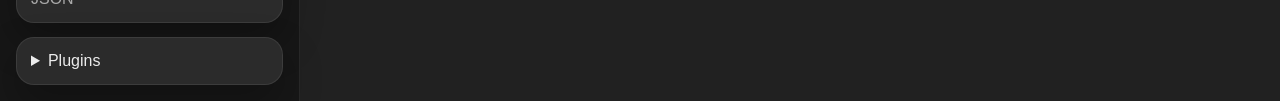
==== commit 0c3f4f79: "SOEM UPDATE RELETED TO USE AND LLM" ====
--- a/frontend/web/app/index.html
+++ b/frontend/web/app/index.html
@@ -7,17 +7,17 @@
   <link rel="stylesheet" href="./styles.css">
 </head>
 <body>
-  <div class="shell">
-    <aside class="sidebar">
-      <div class="brand">
-        <span class="brand-kicker">Low-Spec Workplace AI</span>
+  <div class="app-shell">
+    <aside class="app-sidebar">
+      <div class="sidebar-header">
+        <span class="sidebar-kicker">Workspace AI</span>
         <h1>Sikha</h1>
-        <p>One assistant with three working modes for chat, live help, and office execution.</p>
+        <p>Chat, live commands, office tasks, and local AI control from one console.</p>
       </div>
 
-      <section class="panel">
-        <div class="section-head">
-          <h2>Mode Shortcuts</h2>
+      <section class="sidebar-block quick-block">
+        <div class="sidebar-block-head">
+          <h2>Start Fast</h2>
         </div>
         <div class="quick-grid">
           <button data-prompt="Who is the prime minister of India?" class="quick-btn">Ask a question</button>
@@ -26,59 +26,89 @@
         </div>
       </section>
 
-      <details class="panel settings-panel">
-        <summary>Connection and Sign In</summary>
-        <div class="section-head">
-          <h2>Session</h2>
-          <button id="refreshStatusBtn" class="ghost compact-btn">Refresh</button>
-        </div>
-        <label>API Base URL
-          <input id="apiBaseUrl" placeholder="Auto-detect current server">
-        </label>
-        <label>API Key
-          <input id="apiKey" value="replace-in-prod">
-        </label>
-        <label>User ID
-          <input id="userId" value="demo-user">
-        </label>
-        <label>Workspace ID
-          <input id="workspaceId" value="demo-workspace">
-        </label>
-        <label>Login Email
-          <input id="loginEmail" value="demo@company.com">
-        </label>
-        <label>Password
-          <input id="loginPassword" type="password" value="demo-pass">
-        </label>
-        <button id="loginBtn">Sign In</button>
-        <div class="status-stack">
-          <div class="status-row">
-            <span class="status-label">API</span>
-            <span id="apiBadge" class="badge badge-muted">Checking</span>
-          </div>
-          <div class="status-row">
-            <span class="status-label">Reasoner</span>
-            <span id="llmBadge" class="badge badge-muted">Unknown</span>
-          </div>
-          <div class="status-row">
-            <span class="status-label">Auth</span>
-            <span id="authBadge" class="badge badge-warning">API key</span>
-          </div>
-          <div class="status-row">
-            <span class="status-label">Voice Lang</span>
-            <select id="voiceLang">
-              <option value="en-IN">English India</option>
-              <option value="hi-IN">Hindi</option>
-              <option value="en-US">English US</option>
+      <details class="sidebar-block settings-panel" open>
+        <summary>Model and Session</summary>
+        <div class="sidebar-form">
+          <div class="inline-head">
+            <h2>Connection</h2>
+            <button id="refreshStatusBtn" class="ghost compact-btn">Refresh</button>
+          </div>
+          <label>API Base URL
+            <input id="apiBaseUrl" placeholder="Auto-detect current server">
+          </label>
+          <label>API Key
+            <input id="apiKey" value="replace-in-prod">
+          </label>
+          <label>User ID
+            <input id="userId" value="demo-user">
+          </label>
+          <label>Workspace ID
+            <input id="workspaceId" value="demo-workspace">
+          </label>
+          <label>Login Email
+            <input id="loginEmail" value="demo@company.com">
+          </label>
+          <label>Password
+            <input id="loginPassword" type="password" value="demo-pass">
+          </label>
+          <button id="loginBtn">Sign In</button>
+
+          <div class="status-stack">
+            <div class="status-row">
+              <span class="status-label">API</span>
+              <span id="apiBadge" class="badge badge-muted">Checking</span>
+            </div>
+            <div class="status-row">
+              <span class="status-label">Reasoner</span>
+              <span id="llmBadge" class="badge badge-muted">Unknown</span>
+            </div>
+            <div class="status-row">
+              <span class="status-label">LLM State</span>
+              <span id="llmStateBadge" class="badge badge-muted">Unknown</span>
+            </div>
+            <div class="status-row">
+              <span class="status-label">Auth</span>
+              <span id="authBadge" class="badge badge-warning">API key</span>
+            </div>
+            <div class="status-row">
+              <span class="status-label">Voice</span>
+              <select id="voiceLang">
+                <option value="en-IN">English India</option>
+                <option value="hi-IN">Hindi</option>
+                <option value="en-US">English US</option>
+              </select>
+            </div>
+          </div>
+
+          <div class="inline-head llm-head">
+            <h2>LLM Control</h2>
+            <span class="mini-note">Choose your model</span>
+          </div>
+          <label>LLM Provider
+            <select id="llmProvider">
+              <option value="ollama">Ollama</option>
+              <option value="openai">OpenAI</option>
+              <option value="gemini">Gemini</option>
             </select>
-          </div>
-        </div>
-        <p id="statusText" class="muted">Waiting for server...</p>
+          </label>
+          <label>LLM Model
+            <input id="llmModel" placeholder="phi3:mini">
+          </label>
+          <label class="toggle-row">
+            <input id="llmEnabled" type="checkbox" checked>
+            <span>Enable cloud reasoner</span>
+          </label>
+          <div class="actions compact-actions">
+            <button id="saveLlmBtn" class="ghost">Save LLM</button>
+            <button id="checkLlmBtn" class="ghost">Check Model</button>
+          </div>
+          <p id="statusText" class="muted sidebar-note">Waiting for server...</p>
+        </div>
       </details>
 
-      <details class="panel settings-panel">
+      <details class="sidebar-block settings-panel">
         <summary>Plugins</summary>
-        <div class="section-head">
+        <div class="inline-head">
           <h2>Plugins</h2>
           <button id="loadPluginsBtn" class="ghost compact-btn">Reload</button>
         </div>
@@ -86,123 +116,132 @@
       </details>
     </aside>
 
-    <main class="content">
-      <section class="hero">
+    <main class="chat-shell">
+      <header class="chat-topbar">
         <div>
-          <span class="eyebrow">Operator Workspace</span>
+          <span class="topbar-kicker">AI Workspace</span>
           <h2 id="modeHeadline">Route natural-language work requests into structured actions</h2>
-          <p id="modeDescription">Workers can submit tasks, attach files, and get report drafts, summaries, analysis, and search outputs from one low-overhead console.</p>
-          <div id="assistantGreeting" class="assistant-greeting">Assistant is ready.</div>
-          <div id="modelStatus" class="assistant-model-status">Model status unknown.</div>
-        </div>
-        <div class="hero-metrics">
-          <div class="metric">
+          <p id="modeDescription">Workers can submit tasks, attach files, and get reports, summaries, analysis, and search outputs from one assistant workspace.</p>
+        </div>
+        <div class="topbar-metrics">
+          <div class="metric-card">
             <strong id="metricTaskCount">0</strong>
-            <span>Tasks in view</span>
-          </div>
-          <div class="metric">
+            <span>Tasks</span>
+          </div>
+          <div class="metric-card">
             <strong id="metricPluginCount">0</strong>
-            <span>Active plugins</span>
-          </div>
-          <div class="metric">
+            <span>Plugins</span>
+          </div>
+          <div class="metric-card">
             <strong id="metricWorkspace">demo</strong>
             <span>Workspace</span>
           </div>
         </div>
-      </section>
-
-      <section class="mode-bar">
+      </header>
+
+      <section class="mode-bar chatgpt-mode-bar">
         <button class="mode-chip active" data-mode="chat">
           <span class="mode-chip-title">Chat</span>
-          <span class="mode-chip-copy">General Q&amp;A and conversation</span>
+          <span class="mode-chip-copy">Natural questions and conversation</span>
         </button>
         <button class="mode-chip" data-mode="live">
           <span class="mode-chip-title">Live</span>
-          <span class="mode-chip-copy">Voice-first commands and quick actions</span>
+          <span class="mode-chip-copy">Voice-first actions and quick commands</span>
         </button>
         <button class="mode-chip" data-mode="office">
           <span class="mode-chip-title">Office</span>
-          <span class="mode-chip-copy">Reports, files, summaries, and drafts</span>
+          <span class="mode-chip-copy">Reports, files, drafts, and summaries</span>
         </button>
       </section>
 
-      <section class="mode-stage">
-        <section class="card mode-card">
-          <div class="card-head">
-            <h3 id="modeTitle">Chat Mode</h3>
-            <span id="modeBadge" class="pill">General assistant</span>
-          </div>
-          <p id="modeHint" class="muted">Use this mode for normal Q&amp;A, natural conversation, and quick asks.</p>
-          <div id="modeQuickGrid" class="mode-quick-grid"></div>
-        </section>
-
-        <section class="card mode-focus-card">
-          <div class="card-head">
-            <h3 id="modeFocusTitle">Chat Focus</h3>
-            <span id="modeFocusBadge" class="pill alt">Current mode</span>
-          </div>
-          <div id="modeFocusList" class="mode-focus-list"></div>
-        </section>
-      </section>
-
-      <section class="workspace-grid">
-        <div class="card task-card composer-card">
-          <div class="card-head">
-            <h3 id="composerTitle">Task Runner</h3>
-            <span id="composerBadge" class="pill">Structured execution</span>
-          </div>
-          <label id="composerLabel">Task request
-            <textarea id="taskInput" rows="6" placeholder="Create a weekly sales report from this data."></textarea>
-          </label>
-          <label id="attachmentsLabel">Attachment IDs
-            <input id="attachmentsInput" placeholder="file-1,file-2">
-          </label>
-          <div class="actions">
-            <button id="runTaskBtn">Send</button>
-            <button id="voiceBtn" class="ghost">Start Voice</button>
-            <button id="loadHistoryBtn" class="ghost">History</button>
-          </div>
-          <div id="actionPanel" class="stack"></div>
-        </div>
-
-        <div class="card upload-card" id="uploadCard">
-          <div class="card-head">
-            <h3 id="uploadTitle">Workspace Files</h3>
-            <span class="pill alt">Source material</span>
-          </div>
-          <label>Upload a file
-            <input id="fileInput" type="file">
-          </label>
-          <button id="uploadBtn">Upload File</button>
-          <div id="uploadResult" class="result compact">No upload yet.</div>
-        </div>
-      </section>
-
-      <section class="workspace-grid">
-        <div class="card result-card">
-          <div class="card-head">
-            <h3 id="resultTitle">Assistant Result</h3>
-            <span id="taskBadge" class="badge badge-muted">Idle</span>
-          </div>
-          <div id="resultSummary" class="result-summary muted">Run a task to see routed intent and output.</div>
-          <div id="resultStructured" class="structured-view"></div>
-          <pre id="taskResult" class="result">No task run yet.</pre>
-        </div>
-
-        <div class="card side-stack-card">
-          <div class="mini-stack">
-            <div class="mini-panel">
-              <div class="card-head">
-                <h3>Mode Signals</h3>
+      <section class="chat-workspace">
+        <div class="conversation-column">
+          <div class="conversation-scroll">
+            <section class="message-block system-block">
+              <div class="message-avatar">S</div>
+              <div class="message-card intro-card">
+                <div class="message-head">
+                  <h3 id="modeTitle">Chat Mode</h3>
+                  <span id="modeBadge" class="pill">General assistant</span>
+                </div>
+                <p id="modeHint" class="muted">Use this mode for normal Q&amp;A, natural conversation, and quick asks.</p>
+                <div class="assistant-greeting" id="assistantGreeting">Assistant is ready.</div>
+                <div class="assistant-model-status" id="modelStatus">Model status unknown.</div>
+                <div id="modeQuickGrid" class="mode-quick-grid"></div>
               </div>
-              <div id="modeSignalList" class="mode-signal-list"></div>
-            </div>
-          </div>
-          <div class="card-head">
-            <h3 id="historyTitle">Recent History</h3>
-          </div>
-          <div id="historyList" class="history-list muted">No history loaded.</div>
-        </div>
+            </section>
+
+            <section class="message-block result-block">
+              <div class="message-avatar user-avatar">U</div>
+              <div class="message-card result-card">
+                <div class="message-head">
+                  <h3 id="resultTitle">Assistant Reply</h3>
+                  <span id="taskBadge" class="badge badge-muted">Idle</span>
+                </div>
+                <div id="resultSummary" class="result-summary muted">Run a task to see routed intent and output.</div>
+                <div id="resultStructured" class="structured-view"></div>
+                <div id="actionPanel" class="stack"></div>
+                <pre id="taskResult" class="result">No task run yet.</pre>
+              </div>
+            </section>
+          </div>
+
+          <section class="composer-shell">
+            <div class="composer-head">
+              <div>
+                <h3 id="composerTitle">Task Runner</h3>
+                <span id="composerBadge" class="pill alt">Structured execution</span>
+              </div>
+              <button id="loadHistoryBtn" class="ghost compact-btn">History</button>
+            </div>
+            <label id="composerLabel" class="composer-label">Task request
+              <textarea id="taskInput" rows="4" placeholder="Create a weekly sales report from this data."></textarea>
+            </label>
+            <label id="attachmentsLabel">Attachment IDs
+              <input id="attachmentsInput" placeholder="file-1,file-2">
+            </label>
+            <div class="composer-actions">
+              <button id="runTaskBtn">Send</button>
+              <button id="voiceBtn" class="ghost">Start Voice</button>
+            </div>
+          </section>
+        </div>
+
+        <aside class="inspector-column">
+          <section class="inspector-card upload-card" id="uploadCard">
+            <div class="message-head">
+              <h3 id="uploadTitle">Workspace Files</h3>
+              <span class="pill alt">Source material</span>
+            </div>
+            <label>Upload a file
+              <input id="fileInput" type="file">
+            </label>
+            <button id="uploadBtn">Upload File</button>
+            <div id="uploadResult" class="result compact">No upload yet.</div>
+          </section>
+
+          <section class="inspector-card">
+            <div class="message-head">
+              <h3 id="modeFocusTitle">Chat Focus</h3>
+              <span id="modeFocusBadge" class="pill alt">Current mode</span>
+            </div>
+            <div id="modeFocusList" class="mode-focus-list"></div>
+          </section>
+
+          <section class="inspector-card">
+            <div class="message-head">
+              <h3>Mode Signals</h3>
+            </div>
+            <div id="modeSignalList" class="mode-signal-list"></div>
+          </section>
+
+          <section class="inspector-card history-card">
+            <div class="message-head">
+              <h3 id="historyTitle">Recent History</h3>
+            </div>
+            <div id="historyList" class="history-list muted">No history loaded.</div>
+          </section>
+        </aside>
       </section>
     </main>
   </div>
--- a/frontend/web/app/styles.css
+++ b/frontend/web/app/styles.css
@@ -1,545 +1,561 @@
 :root {
-  --bg: #f4f1ea;
-  --surface: #fbfaf6;
-  --surface-strong: #ffffff;
-  --surface-accent: #ece6db;
-  --text: #1e1c18;
-  --muted: #6c665c;
-  --line: rgba(92, 82, 63, 0.14);
-  --accent: #1b5d53;
-  --accent-strong: #123f38;
-  --accent-soft: #dfeee9;
-  --warning: #8b6122;
-  --danger: #a23e32;
-  --shadow: 0 12px 30px rgba(40, 28, 12, 0.07);
+  --bg: #212121;
+  --bg-elevated: #2b2b2b;
+  --bg-panel: #171717;
+  --bg-sidebar: #171717;
+  --surface: #2f2f2f;
+  --surface-soft: #383838;
+  --surface-strong: #3a3a3a;
+  --surface-hover: #454545;
+  --text: #ececec;
+  --muted: #a9a9a9;
+  --line: rgba(255, 255, 255, 0.08);
+  --accent: #10a37f;
+  --accent-strong: #0c8a6c;
+  --accent-soft: rgba(16, 163, 127, 0.14);
+  --warning: #e59a2f;
+  --danger: #ef6666;
+  --shadow: 0 18px 40px rgba(0, 0, 0, 0.28);
 }
 
 * {
   box-sizing: border-box;
+}
+
+html,
+body {
+  height: 100%;
 }
 
 body {
   margin: 0;
   color: var(--text);
-  font-family: "Segoe UI", sans-serif;
-  background: linear-gradient(180deg, #f7f4ee, var(--bg));
-}
-
-.shell {
-  display: grid;
-  grid-template-columns: 280px 1fr;
+  font-family: "Segoe UI", "Helvetica Neue", sans-serif;
+  background: radial-gradient(circle at top, #2b2b2b 0%, var(--bg) 55%);
+}
+
+button,
+input,
+textarea,
+select {
+  font: inherit;
+}
+
+button {
+  cursor: pointer;
+  transition: background 140ms ease, border-color 140ms ease, transform 140ms ease;
+}
+
+button:hover {
+  transform: translateY(-1px);
+}
+
+.app-shell {
+  display: grid;
+  grid-template-columns: 300px minmax(0, 1fr);
   min-height: 100vh;
 }
 
-.sidebar {
-  padding: 18px 16px;
-  background: #f8f6f0;
+.app-sidebar {
+  display: flex;
+  flex-direction: column;
+  gap: 14px;
+  padding: 16px;
+  background: var(--bg-sidebar);
   border-right: 1px solid var(--line);
 }
 
-.brand,
-.panel,
-.hero,
-.card {
+.sidebar-header,
+.sidebar-block,
+.chat-topbar,
+.message-card,
+.composer-shell,
+.inspector-card {
   border: 1px solid var(--line);
-  border-radius: 22px;
+  border-radius: 18px;
   box-shadow: var(--shadow);
 }
 
-.brand,
-.panel {
-  background: var(--surface);
-}
-
-.brand {
+.sidebar-header,
+.sidebar-block,
+.inspector-card,
+.composer-shell,
+.message-card,
+.chat-topbar {
+  background: var(--bg-elevated);
+}
+
+.sidebar-header {
   padding: 18px;
 }
 
-.brand h1,
-.hero h2,
-.card-head h3,
-.section-head h2 {
-  margin: 0;
-  font-family: Georgia, "Times New Roman", serif;
-}
-
-.brand-kicker,
-.eyebrow {
+.sidebar-kicker,
+.topbar-kicker {
   display: inline-block;
   margin-bottom: 10px;
+  font-size: 11px;
+  letter-spacing: 0.12em;
   text-transform: uppercase;
-  letter-spacing: 0.1em;
-  font-size: 11px;
+  color: var(--muted);
   font-weight: 700;
-  color: var(--accent-strong);
-}
-
-.brand p,
-.muted {
-  color: var(--muted);
-}
-
-.panel {
-  margin-top: 14px;
+}
+
+.sidebar-header h1,
+.chat-topbar h2,
+.inline-head h2,
+.message-head h3,
+.sidebar-block-head h2 {
+  margin: 0;
+  font-family: "Georgia", serif;
+}
+
+.sidebar-header p,
+.chat-topbar p,
+.muted,
+.sidebar-note,
+.assistant-model-status {
+  color: var(--muted);
+}
+
+.sidebar-block {
   padding: 14px;
 }
 
-.content {
-  padding: 24px 28px 40px;
-  max-width: 1100px;
-  width: 100%;
-  margin: 0 auto;
-}
-
-.hero {
-  display: flex;
-  align-items: stretch;
-  justify-content: space-between;
-  gap: 18px;
-  padding: 22px;
-  background: var(--surface-strong);
-}
-
-.hero p {
-  max-width: 720px;
-}
-
-.assistant-greeting {
-  margin-top: 14px;
-  padding: 12px 14px;
-  border-radius: 16px;
-  background: #f7f5ef;
-  border: 1px solid var(--line);
-  color: var(--accent-strong);
-  font-weight: 600;
-}
-
-.assistant-model-status {
-  margin-top: 10px;
-  color: var(--muted);
-  font-size: 14px;
-}
-
-.hero-metrics {
-  display: grid;
-  grid-template-columns: repeat(3, minmax(0, 1fr));
-  gap: 10px;
-  min-width: 320px;
-}
-
-.metric {
-  padding: 14px;
-  border-radius: 18px;
-  background: #f8f6f1;
-  border: 1px solid var(--line);
-}
-
-.metric strong {
-  display: block;
-  font-size: 28px;
-  font-family: Georgia, "Times New Roman", serif;
-}
-
-.metric span {
-  color: var(--muted);
-  font-size: 13px;
-}
-
-.workspace-grid {
-  display: grid;
-  grid-template-columns: minmax(0, 1.3fr) minmax(320px, 0.9fr);
-  gap: 18px;
-  margin-top: 18px;
-}
-
-.mode-bar {
-  display: grid;
-  grid-template-columns: repeat(3, minmax(0, 1fr));
+.sidebar-form {
+  display: grid;
   gap: 12px;
-  margin-top: 18px;
-}
-
-.mode-chip {
-  width: 100%;
-  padding: 16px 18px;
-  border-radius: 18px;
-  background: var(--surface-strong);
-  border: 1px solid var(--line);
-  color: var(--accent-strong);
-  font-weight: 700;
-  text-align: left;
-  box-shadow: none;
-}
-
-.mode-chip.active {
-  background: linear-gradient(135deg, #1b675b, #123f38);
-  color: #fff;
-}
-
-.mode-chip-title,
-.mode-chip-copy {
-  display: block;
-}
-
-.mode-chip-title {
-  font-size: 18px;
-}
-
-.mode-chip-copy {
-  margin-top: 6px;
-  font-size: 13px;
-  font-weight: 500;
-  opacity: 0.84;
-}
-
-.mode-stage {
-  display: grid;
-  grid-template-columns: minmax(0, 1.15fr) minmax(300px, 0.85fr);
-  gap: 18px;
-  margin-top: 18px;
-}
-
-.mode-card,
-.mode-focus-card {
-  margin-top: 0;
-}
-
-.mode-quick-grid {
-  display: grid;
-  grid-template-columns: repeat(3, minmax(0, 1fr));
-  gap: 10px;
-  margin-top: 12px;
-}
-
-.mode-focus-list,
-.mode-signal-list,
-.mini-stack {
-  display: grid;
-  gap: 10px;
-}
-
-.focus-item,
-.signal-item,
-.mini-panel {
-  border: 1px solid var(--line);
-  border-radius: 16px;
-  background: #fffdf8;
-  padding: 14px;
-}
-
-.signal-item strong {
-  display: block;
-  margin-bottom: 6px;
-  color: var(--accent-strong);
-  font-size: 12px;
-  text-transform: uppercase;
-  letter-spacing: 0.08em;
-}
-
-.card {
-  background: var(--surface-strong);
-  padding: 18px;
-}
-
-.card-head,
-.section-head,
-.status-row {
+}
+
+.inline-head,
+.sidebar-block-head,
+.status-row,
+.message-head,
+.composer-head {
   display: flex;
   align-items: center;
   justify-content: space-between;
+  gap: 12px;
+}
+
+.mini-note {
+  color: var(--muted);
+  font-size: 12px;
+}
+
+.quick-grid,
+.stack,
+.status-stack,
+.mode-quick-grid,
+.mode-focus-list,
+.mode-signal-list,
+.history-list,
+.structured-view {
+  display: grid;
   gap: 10px;
 }
 
-.status-stack {
-  display: grid;
-  gap: 8px;
-  margin-top: 14px;
-}
-
-.status-label {
+.quick-grid {
+  grid-template-columns: 1fr;
+}
+
+label {
+  display: block;
   font-size: 13px;
-  color: var(--muted);
-}
-
-.pill,
-.badge {
+  font-weight: 600;
+  color: var(--muted);
+}
+
+input,
+textarea,
+select {
+  width: 100%;
+  margin-top: 6px;
+  border: 1px solid var(--line);
+  border-radius: 14px;
+  background: var(--surface);
+  color: var(--text);
+  padding: 12px 14px;
+}
+
+textarea {
+  resize: vertical;
+  min-height: 120px;
+}
+
+button {
+  width: 100%;
+  border: 1px solid transparent;
+  border-radius: 14px;
+  padding: 12px 14px;
+  background: var(--accent);
+  color: white;
+}
+
+button:hover {
+  background: var(--accent-strong);
+}
+
+button.ghost,
+.quick-btn,
+.quick-prompt {
+  background: transparent;
+  border-color: var(--line);
+  color: var(--text);
+}
+
+button.ghost:hover,
+.quick-btn:hover,
+.quick-prompt:hover,
+.mode-chip:hover {
+  background: var(--surface-hover);
+}
+
+.compact-btn {
+  width: auto;
+  padding: 8px 12px;
+}
+
+.badge,
+.pill {
   display: inline-flex;
   align-items: center;
   justify-content: center;
-  min-height: 28px;
   padding: 6px 10px;
   border-radius: 999px;
   font-size: 12px;
   font-weight: 700;
 }
 
+.badge-muted,
 .pill {
-  background: var(--accent-soft);
-  color: var(--accent-strong);
-}
-
+  background: var(--surface-soft);
+  color: var(--text);
+}
+
+.badge-success {
+  background: rgba(16, 163, 127, 0.18);
+  color: #6ee7c8;
+}
+
+.badge-warning,
 .pill.alt {
-  background: #f7ead5;
-  color: var(--warning);
-}
-
-.badge-muted {
-  background: #efe8d9;
-  color: #6b665a;
-}
-
-.badge-success {
-  background: #d8eee6;
-  color: #0f5a45;
-}
-
-.badge-warning {
-  background: #f7ead5;
-  color: #925f11;
+  background: rgba(229, 154, 47, 0.18);
+  color: #ffcb7d;
 }
 
 .badge-danger {
-  background: #f3dbd7;
-  color: #8b2f22;
+  background: rgba(239, 102, 102, 0.18);
+  color: #ff9c9c;
 }
 
 .badge-active {
-  background: #d8eee6;
-  color: #0f5a45;
-}
-
-label {
-  display: block;
-  margin-top: 12px;
-  font-size: 14px;
-  font-weight: 600;
-}
-
-input,
-textarea,
-select,
-button {
-  width: 100%;
-  margin-top: 6px;
-  border-radius: 14px;
-  font: inherit;
-}
-
-input,
-textarea {
-  border: 1px solid var(--line);
-  background: #fcfbf8;
-  padding: 12px 14px;
-  color: var(--text);
-}
-
-select {
-  border: 1px solid var(--line);
-  background: #fffdf8;
-  padding: 10px 12px;
-  color: var(--text);
-}
-
-textarea {
-  resize: vertical;
-}
-
-button {
-  border: none;
-  padding: 12px 14px;
-  background: var(--accent);
-  color: #fff;
-  cursor: pointer;
-  transition: transform 140ms ease, background 140ms ease, box-shadow 140ms ease;
-}
-
-button:hover {
-  background: var(--accent-strong);
-  transform: translateY(-1px);
-  box-shadow: 0 10px 18px rgba(15, 63, 56, 0.12);
-}
-
-button.ghost {
-  background: #f6f4ee;
-  color: var(--accent-strong);
-  border: 1px solid var(--line);
-  box-shadow: none;
-}
-
-.compact-btn {
+  background: rgba(16, 163, 127, 0.18);
+  color: #6ee7c8;
+}
+
+.status-label {
+  color: var(--muted);
+  font-size: 13px;
+}
+
+.toggle-row {
+  display: flex;
+  align-items: center;
+  gap: 10px;
+}
+
+.toggle-row input[type="checkbox"] {
   width: auto;
   margin-top: 0;
-  padding: 8px 12px;
-}
-
-.quick-grid,
-.stack,
-.structured-view,
-.history-list {
-  display: grid;
-  gap: 10px;
-}
-
-.quick-btn {
-  text-align: left;
-  background: #f8fbf9;
-  color: var(--accent-strong);
-  border: 1px solid var(--line);
-}
-
-.actions {
+}
+
+.compact-actions,
+.composer-actions {
   display: flex;
   gap: 10px;
+}
+
+.chat-shell {
+  display: flex;
+  flex-direction: column;
+  min-width: 0;
+  background: linear-gradient(180deg, rgba(255,255,255,0.02), transparent 14%);
+}
+
+.chat-topbar {
+  margin: 18px 18px 0;
+  padding: 18px 20px;
+  display: flex;
+  justify-content: space-between;
+  gap: 18px;
+}
+
+.chat-topbar p {
+  margin: 8px 0 0;
+  max-width: 760px;
+}
+
+.topbar-metrics {
+  display: grid;
+  grid-template-columns: repeat(3, minmax(88px, 1fr));
+  gap: 10px;
+  min-width: 310px;
+}
+
+.metric-card {
+  padding: 12px;
+  border-radius: 16px;
+  background: var(--surface);
+  border: 1px solid var(--line);
+}
+
+.metric-card strong {
+  display: block;
+  font-size: 24px;
+}
+
+.metric-card span {
+  color: var(--muted);
+  font-size: 12px;
+}
+
+.chatgpt-mode-bar {
+  display: grid;
+  grid-template-columns: repeat(3, minmax(0, 1fr));
+  gap: 10px;
+  margin: 14px 18px 0;
+}
+
+.mode-chip {
+  text-align: left;
+  background: var(--bg-elevated);
+  border: 1px solid var(--line);
+  border-radius: 16px;
+  color: var(--text);
+}
+
+.mode-chip.active {
+  background: linear-gradient(135deg, rgba(16, 163, 127, 0.22), rgba(16, 163, 127, 0.08));
+  border-color: rgba(16, 163, 127, 0.4);
+}
+
+.mode-chip-title,
+.mode-chip-copy {
+  display: block;
+}
+
+.mode-chip-title {
+  font-size: 16px;
+  font-weight: 700;
+}
+
+.mode-chip-copy {
+  margin-top: 6px;
+  font-size: 12px;
+  color: var(--muted);
+}
+
+.chat-workspace {
+  display: grid;
+  grid-template-columns: minmax(0, 1fr) 340px;
+  gap: 18px;
+  padding: 18px;
+  min-height: 0;
+  flex: 1;
+}
+
+.conversation-column {
+  display: grid;
+  grid-template-rows: minmax(0, 1fr) auto;
+  gap: 16px;
+  min-height: 0;
+}
+
+.conversation-scroll {
+  display: grid;
+  gap: 14px;
+  min-height: 0;
+  overflow: auto;
+  padding-right: 4px;
+}
+
+.message-block {
+  display: grid;
+  grid-template-columns: 38px minmax(0, 1fr);
+  gap: 12px;
+  align-items: start;
+}
+
+.message-avatar {
+  width: 38px;
+  height: 38px;
+  border-radius: 12px;
+  background: rgba(16, 163, 127, 0.18);
+  color: #82f2d5;
+  display: grid;
+  place-items: center;
+  font-weight: 700;
+}
+
+.user-avatar {
+  background: rgba(255,255,255,0.08);
+  color: var(--text);
+}
+
+.message-card {
+  padding: 16px;
+}
+
+.assistant-greeting {
   margin-top: 14px;
-}
-
-.actions .voice-primary {
-  background: linear-gradient(135deg, #1c6a5d, #154c44);
-  color: #fff;
-  border: none;
-  box-shadow: 0 14px 24px rgba(15, 63, 56, 0.16);
-}
-
-.side-stack-card {
-  display: grid;
-  gap: 16px;
-  align-content: start;
-}
-
+  padding: 12px 14px;
+  border-radius: 14px;
+  background: rgba(16, 163, 127, 0.1);
+  border: 1px solid rgba(16, 163, 127, 0.22);
+  color: #b8f5e7;
+}
+
+.mode-quick-grid {
+  grid-template-columns: repeat(3, minmax(0, 1fr));
+  margin-top: 14px;
+}
+
+.quick-prompt {
+  text-align: left;
+}
+
+.result-summary,
 .result,
-.result-summary,
+.structured-card,
 .plugin-item,
 .history-item,
-.structured-card {
+.focus-item,
+.signal-item,
+.result.compact {
   border: 1px solid var(--line);
-  border-radius: 16px;
-  background: #fcfbf8;
+  border-radius: 14px;
+  background: var(--surface);
+}
+
+.result-summary,
+.structured-card,
+.plugin-item,
+.history-item,
+.focus-item,
+.signal-item,
+.result.compact {
+  padding: 12px 14px;
 }
 
 .result {
+  min-height: 220px;
   padding: 14px;
-  min-height: 260px;
   white-space: pre-wrap;
   overflow-x: auto;
 }
 
-.result.compact {
-  min-height: 72px;
-}
-
-.result-summary {
-  padding: 14px;
-  margin-bottom: 12px;
-}
-
-.structured-card,
-.plugin-item,
-.history-item {
-  padding: 12px 14px;
-}
-
-.structured-card strong,
-.plugin-item strong,
-.history-item strong {
-  display: block;
-  margin-bottom: 4px;
-}
-
 .structured-card code {
   display: inline-block;
-  margin-top: 6px;
+  margin-top: 8px;
   padding: 4px 8px;
   border-radius: 999px;
-  background: #f0eadf;
+  background: rgba(255,255,255,0.06);
 }
 
 .action-link {
   display: inline-flex;
   align-items: center;
   justify-content: center;
+  width: 100%;
+  border-radius: 14px;
   padding: 12px 14px;
-  border-radius: 14px;
   background: var(--accent);
-  color: #fff;
+  color: white;
   text-decoration: none;
   font-weight: 700;
 }
 
-.quick-prompt {
-  text-align: left;
-  background: #f3f8f6;
-  color: var(--accent-strong);
-  border: 1px solid var(--line);
-}
-
-.composer-card {
-  border-radius: 24px;
-}
-
-.task-card textarea {
-  min-height: 170px;
-  border-radius: 20px;
-}
-
-.result-card {
-  border-radius: 24px;
-}
-
-.settings-panel summary {
-  cursor: pointer;
-  font-weight: 700;
-  list-style: none;
-}
-
-.settings-panel summary::-webkit-details-marker {
-  display: none;
-}
-
-.settings-panel[open] summary {
-  margin-bottom: 12px;
-}
-
-.plugin-item,
-.history-item {
-  border-radius: 14px;
-}
-
-#resultSummary {
-  font-size: 16px;
-  line-height: 1.5;
-}
-
-@media (max-width: 1100px) {
-  .shell {
+.composer-shell {
+  padding: 16px;
+  position: sticky;
+  bottom: 0;
+  background: rgba(43, 43, 43, 0.98);
+  backdrop-filter: blur(12px);
+}
+
+.composer-label {
+  display: block;
+}
+
+.composer-head h3 {
+  margin: 0 0 4px;
+}
+
+.inspector-column {
+  display: grid;
+  gap: 14px;
+  align-content: start;
+}
+
+.inspector-card {
+  padding: 14px;
+}
+
+.sidebar-note {
+  margin: 0;
+}
+
+.plugin-item strong,
+.history-item strong,
+.structured-card strong {
+  display: block;
+  margin-bottom: 4px;
+}
+
+@media (max-width: 1180px) {
+  .app-shell {
     grid-template-columns: 1fr;
   }
 
-  .mode-bar,
-  .mode-stage,
-  .hero,
-  .workspace-grid {
+  .chat-workspace {
+    grid-template-columns: 1fr;
+  }
+
+  .topbar-metrics {
+    min-width: 0;
+  }
+}
+
+@media (max-width: 820px) {
+  .chat-topbar,
+  .chatgpt-mode-bar,
+  .chat-workspace {
+    margin-left: 12px;
+    margin-right: 12px;
+    padding-left: 0;
+    padding-right: 0;
+  }
+
+  .chat-topbar {
+    margin-top: 12px;
+    padding: 16px;
+    display: grid;
+  }
+
+  .topbar-metrics,
+  .chatgpt-mode-bar,
+  .mode-quick-grid,
+  .compact-actions,
+  .composer-actions {
     grid-template-columns: 1fr;
     display: grid;
   }
 
-  .hero-metrics {
-    min-width: 0;
-  }
-
-  .mode-quick-grid {
+  .message-block {
     grid-template-columns: 1fr;
   }
-}
-
-@media (max-width: 720px) {
-  .content,
-  .sidebar {
-    padding: 16px;
-  }
-
-  .hero-metrics,
-  .actions {
-    grid-template-columns: 1fr;
-    display: grid;
-  }
-}
+
+  .message-avatar {
+    display: none;
+  }
+}
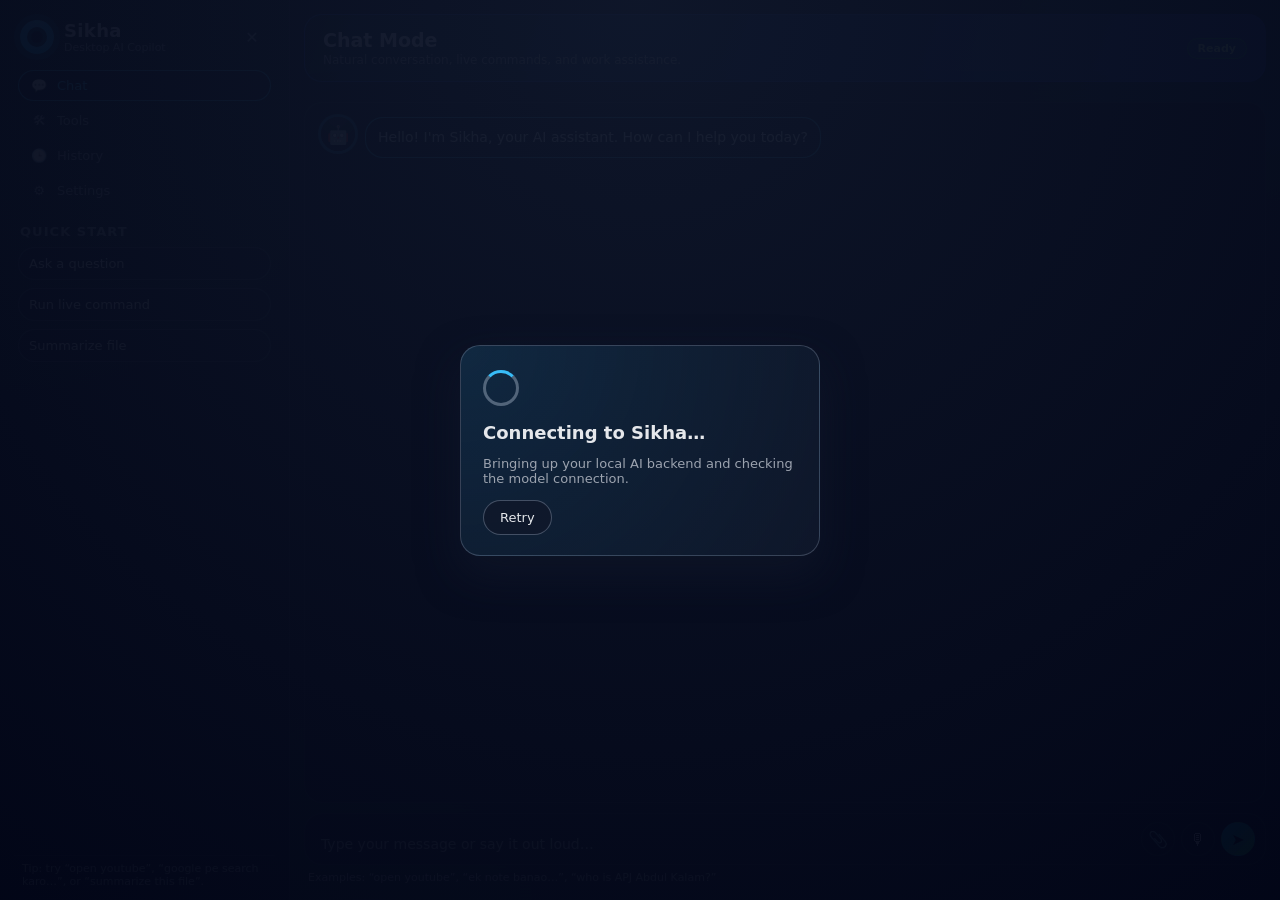
==== commit 2b5f808c: "SOEM CHANGE HAS BEEN DONE TO REMOVE BUGS" ====
--- a/frontend/web/app/index.html
+++ b/frontend/web/app/index.html
@@ -1,251 +1,290 @@
 <!doctype html>
 <html lang="en">
-<head>
-  <meta charset="utf-8">
-  <meta name="viewport" content="width=device-width, initial-scale=1">
-  <title>Sikha Work Assistant</title>
-  <link rel="stylesheet" href="./styles.css">
-</head>
-<body>
-  <div class="app-shell">
-    <aside class="app-sidebar">
-      <div class="sidebar-header">
-        <span class="sidebar-kicker">Workspace AI</span>
-        <h1>Sikha</h1>
-        <p>Chat, live commands, office tasks, and local AI control from one console.</p>
+  <head>
+    <meta charset="utf-8" />
+    <meta name="viewport" content="width=device-width, initial-scale=1" />
+    <title>Sikha Work Assistant</title>
+    <link rel="stylesheet" href="./styles.css" />
+  </head>
+  <body>
+    <!-- Global loading / reconnect overlay -->
+    <div id="loadingOverlay" class="overlay" aria-live="polite">
+      <div class="overlay-content">
+        <div class="overlay-spinner"></div>
+        <div class="overlay-title">Connecting to Sikha…</div>
+        <p class="overlay-text">
+          Bringing up your local AI backend and checking the model connection.
+        </p>
+        <button id="retryButton" class="btn ghost">Retry</button>
       </div>
-
-      <section class="sidebar-block quick-block">
-        <div class="sidebar-block-head">
-          <h2>Start Fast</h2>
+    </div>
+
+    <div class="app">
+      <!-- Left side: brand + navigation drawer -->
+      <aside id="drawer" class="sidebar">
+        <header class="sidebar-header">
+          <div class="sidebar-brand">
+            <div class="brand-orbit">
+              <div class="brand-core"></div>
+            </div>
+            <div>
+              <h1 class="brand-title">Sikha</h1>
+              <p class="brand-subtitle">Desktop AI Copilot</p>
+            </div>
+          </div>
+          <button id="drawerClose" class="icon-button icon-button-ghost" aria-label="Close menu">
+            ✕
+          </button>
+        </header>
+
+        <nav class="sidebar-nav">
+          <button class="nav-item drawer-nav-item active" data-section="chat">
+            <span class="nav-icon">💬</span>
+            <span>Chat</span>
+          </button>
+          <button class="nav-item drawer-nav-item" data-section="tools">
+            <span class="nav-icon">🛠</span>
+            <span>Tools</span>
+          </button>
+          <button class="nav-item drawer-nav-item" data-section="history">
+            <span class="nav-icon">🕒</span>
+            <span>History</span>
+          </button>
+          <button class="nav-item drawer-nav-item" data-section="settings">
+            <span class="nav-icon">⚙</span>
+            <span>Settings</span>
+          </button>
+        </nav>
+
+        <div class="sidebar-scroll drawer-content">
+          <!-- Chat quick start -->
+          <section id="drawerChat" class="drawer-section active">
+            <h2 class="section-title">Quick Start</h2>
+            <div class="chip-grid">
+              <button
+                class="chip quick-btn"
+                data-prompt="Who is the prime minister of India?"
+              >
+                Ask a question
+              </button>
+              <button class="chip quick-btn" data-prompt="open youtube">
+                Run live command
+              </button>
+              <button
+                class="chip quick-btn"
+                data-prompt="Summarize these meeting notes and extract action items."
+              >
+                Summarize file
+              </button>
+            </div>
+          </section>
+
+          <!-- Tools section -->
+          <section id="drawerTools" class="drawer-section">
+            <h2 class="section-title">Automation Tools</h2>
+            <div class="card-grid">
+              <article class="tool-card">
+                <h3>Web Actions</h3>
+                <p>Search Google, open websites, or play YouTube content.</p>
+                <button class="btn small tool-btn" data-action="web-search">
+                  Use web tools
+                </button>
+              </article>
+              <article class="tool-card">
+                <h3>System Control</h3>
+                <p>Open common desktop apps and run system-style commands.</p>
+                <button class="btn small tool-btn" data-action="system-open">
+                  System actions
+                </button>
+              </article>
+              <article class="tool-card">
+                <h3>Email & Gmail</h3>
+                <p>Draft replies, client emails, and check your inbox.</p>
+                <button class="btn small tool-btn" data-action="gmail-check">
+                  Email tools
+                </button>
+              </article>
+              <article class="tool-card">
+                <h3>Voice & Speech</h3>
+                <p>Configure voice capture and playback preferences.</p>
+                <button class="btn small tool-btn" data-action="voice-setup">
+                  Voice features
+                </button>
+              </article>
+            </div>
+          </section>
+
+          <!-- History section -->
+          <section id="drawerHistory" class="drawer-section">
+            <h2 class="section-title">Recent Commands</h2>
+            <div id="historyList" class="history-list">
+              Loading history…
+            </div>
+          </section>
+
+          <!-- Settings section -->
+          <section id="drawerSettings" class="drawer-section">
+            <h2 class="section-title">Assistant Settings</h2>
+
+            <label class="field">
+              <span>Voice language</span>
+              <select id="voiceLang">
+                <option value="en-IN">English (India)</option>
+                <option value="hi-IN">Hindi</option>
+                <option value="en-US">English (US)</option>
+              </select>
+            </label>
+
+            <label class="field">
+              <span>LLM provider</span>
+              <select id="llmProvider">
+                <option value="ollama">Ollama</option>
+                <option value="openai">OpenAI</option>
+                <option value="gemini">Gemini</option>
+              </select>
+            </label>
+
+            <label class="field">
+              <span>Model name</span>
+              <input id="llmModel" placeholder="phi3:mini" />
+            </label>
+
+            <label class="field field-inline">
+              <div class="field-inline-main">
+                <span>Smart model routing</span>
+                <p class="field-hint">
+                  Let Sikha choose between OpenAI, Gemini, and Ollama automatically, based on the task.
+                </p>
+              </div>
+              <input id="llmAutoRouting" type="checkbox" checked />
+            </label>
+
+            <label class="field field-inline">
+              <div class="field-inline-main">
+                <span>Enable AI routing</span>
+                <p class="field-hint">
+                  When off, Sikha uses deterministic rules and local tools only.
+                </p>
+              </div>
+              <input id="llmEnabled" type="checkbox" checked />
+            </label>
+
+            <div class="status-pills">
+              <div class="status-row">
+                <span class="status-label">AI status</span>
+                <span id="llmBadge" class="pill pill-success">Ready</span>
+              </div>
+              <div class="status-row">
+                <span class="status-label">Voice</span>
+                <span id="voiceBadge" class="pill pill-warning">Checking…</span>
+              </div>
+            </div>
+
+            <button id="saveSettingsBtn" class="btn primary">
+              Save settings
+            </button>
+          </section>
         </div>
-        <div class="quick-grid">
-          <button data-prompt="Who is the prime minister of India?" class="quick-btn">Ask a question</button>
-          <button data-prompt="open youtube" class="quick-btn">Run live command</button>
-          <button data-prompt="Summarize these meeting notes and extract action items." class="quick-btn">Summarize file</button>
-        </div>
-      </section>
-
-      <details class="sidebar-block settings-panel" open>
-        <summary>Model and Session</summary>
-        <div class="sidebar-form">
-          <div class="inline-head">
-            <h2>Connection</h2>
-            <button id="refreshStatusBtn" class="ghost compact-btn">Refresh</button>
-          </div>
-          <label>API Base URL
-            <input id="apiBaseUrl" placeholder="Auto-detect current server">
-          </label>
-          <label>API Key
-            <input id="apiKey" value="replace-in-prod">
-          </label>
-          <label>User ID
-            <input id="userId" value="demo-user">
-          </label>
-          <label>Workspace ID
-            <input id="workspaceId" value="demo-workspace">
-          </label>
-          <label>Login Email
-            <input id="loginEmail" value="demo@company.com">
-          </label>
-          <label>Password
-            <input id="loginPassword" type="password" value="demo-pass">
-          </label>
-          <button id="loginBtn">Sign In</button>
-
-          <div class="status-stack">
-            <div class="status-row">
-              <span class="status-label">API</span>
-              <span id="apiBadge" class="badge badge-muted">Checking</span>
-            </div>
-            <div class="status-row">
-              <span class="status-label">Reasoner</span>
-              <span id="llmBadge" class="badge badge-muted">Unknown</span>
-            </div>
-            <div class="status-row">
-              <span class="status-label">LLM State</span>
-              <span id="llmStateBadge" class="badge badge-muted">Unknown</span>
-            </div>
-            <div class="status-row">
-              <span class="status-label">Auth</span>
-              <span id="authBadge" class="badge badge-warning">API key</span>
-            </div>
-            <div class="status-row">
-              <span class="status-label">Voice</span>
-              <select id="voiceLang">
-                <option value="en-IN">English India</option>
-                <option value="hi-IN">Hindi</option>
-                <option value="en-US">English US</option>
-              </select>
-            </div>
-          </div>
-
-          <div class="inline-head llm-head">
-            <h2>LLM Control</h2>
-            <span class="mini-note">Choose your model</span>
-          </div>
-          <label>LLM Provider
-            <select id="llmProvider">
-              <option value="ollama">Ollama</option>
-              <option value="openai">OpenAI</option>
-              <option value="gemini">Gemini</option>
-            </select>
-          </label>
-          <label>LLM Model
-            <input id="llmModel" placeholder="phi3:mini">
-          </label>
-          <label class="toggle-row">
-            <input id="llmEnabled" type="checkbox" checked>
-            <span>Enable cloud reasoner</span>
-          </label>
-          <div class="actions compact-actions">
-            <button id="saveLlmBtn" class="ghost">Save LLM</button>
-            <button id="checkLlmBtn" class="ghost">Check Model</button>
-          </div>
-          <p id="statusText" class="muted sidebar-note">Waiting for server...</p>
-        </div>
-      </details>
-
-      <details class="sidebar-block settings-panel">
-        <summary>Plugins</summary>
-        <div class="inline-head">
-          <h2>Plugins</h2>
-          <button id="loadPluginsBtn" class="ghost compact-btn">Reload</button>
-        </div>
-        <div id="pluginList" class="stack muted">No plugin data loaded.</div>
-      </details>
-    </aside>
-
-    <main class="chat-shell">
-      <header class="chat-topbar">
-        <div>
-          <span class="topbar-kicker">AI Workspace</span>
-          <h2 id="modeHeadline">Route natural-language work requests into structured actions</h2>
-          <p id="modeDescription">Workers can submit tasks, attach files, and get reports, summaries, analysis, and search outputs from one assistant workspace.</p>
-        </div>
-        <div class="topbar-metrics">
-          <div class="metric-card">
-            <strong id="metricTaskCount">0</strong>
-            <span>Tasks</span>
-          </div>
-          <div class="metric-card">
-            <strong id="metricPluginCount">0</strong>
-            <span>Plugins</span>
-          </div>
-          <div class="metric-card">
-            <strong id="metricWorkspace">demo</strong>
-            <span>Workspace</span>
-          </div>
-        </div>
-      </header>
-
-      <section class="mode-bar chatgpt-mode-bar">
-        <button class="mode-chip active" data-mode="chat">
-          <span class="mode-chip-title">Chat</span>
-          <span class="mode-chip-copy">Natural questions and conversation</span>
+
+        <footer class="sidebar-footer">
+          <p class="sidebar-tip">
+            Tip: try “open youtube”, “google pe search karo…”, or “summarize this
+            file”.
+          </p>
+        </footer>
+      </aside>
+
+      <!-- Right side: chat experience -->
+      <main class="shell">
+        <!-- Mobile drawer toggle -->
+        <button
+          id="drawerToggle"
+          class="icon-button drawer-toggle"
+          aria-label="Open menu"
+        >
+          <span></span><span></span><span></span>
         </button>
-        <button class="mode-chip" data-mode="live">
-          <span class="mode-chip-title">Live</span>
-          <span class="mode-chip-copy">Voice-first actions and quick commands</span>
-        </button>
-        <button class="mode-chip" data-mode="office">
-          <span class="mode-chip-title">Office</span>
-          <span class="mode-chip-copy">Reports, files, drafts, and summaries</span>
-        </button>
-      </section>
-
-      <section class="chat-workspace">
-        <div class="conversation-column">
-          <div class="conversation-scroll">
-            <section class="message-block system-block">
-              <div class="message-avatar">S</div>
-              <div class="message-card intro-card">
-                <div class="message-head">
-                  <h3 id="modeTitle">Chat Mode</h3>
-                  <span id="modeBadge" class="pill">General assistant</span>
+
+        <!-- Decorative animated gradient background -->
+        <div class="shell-glow shell-glow-1"></div>
+        <div class="shell-glow shell-glow-2"></div>
+
+        <!-- Chat header -->
+        <header class="shell-header">
+          <div>
+            <h2 class="shell-title">Chat Mode</h2>
+            <p class="shell-subtitle">
+              Natural conversation, live commands, and work assistance.
+            </p>
+          </div>
+          <div class="shell-status">
+            <span id="statusIndicator" class="pill pill-success">Ready</span>
+          </div>
+        </header>
+
+        <!-- Chat body -->
+        <section class="chat-main">
+          <div class="chat-scroll">
+            <div class="messages" id="messagesArea">
+              <article class="message message-assistant">
+                <div class="avatar avatar-assistant">🤖</div>
+                <div class="bubble">
+                  <div id="assistantGreeting">
+                    Hello! I'm Sikha, your AI assistant. How can I help you today?
+                  </div>
                 </div>
-                <p id="modeHint" class="muted">Use this mode for normal Q&amp;A, natural conversation, and quick asks.</p>
-                <div class="assistant-greeting" id="assistantGreeting">Assistant is ready.</div>
-                <div class="assistant-model-status" id="modelStatus">Model status unknown.</div>
-                <div id="modeQuickGrid" class="mode-quick-grid"></div>
-              </div>
-            </section>
-
-            <section class="message-block result-block">
-              <div class="message-avatar user-avatar">U</div>
-              <div class="message-card result-card">
-                <div class="message-head">
-                  <h3 id="resultTitle">Assistant Reply</h3>
-                  <span id="taskBadge" class="badge badge-muted">Idle</span>
-                </div>
-                <div id="resultSummary" class="result-summary muted">Run a task to see routed intent and output.</div>
-                <div id="resultStructured" class="structured-view"></div>
-                <div id="actionPanel" class="stack"></div>
-                <pre id="taskResult" class="result">No task run yet.</pre>
-              </div>
-            </section>
-          </div>
-
-          <section class="composer-shell">
-            <div class="composer-head">
-              <div>
-                <h3 id="composerTitle">Task Runner</h3>
-                <span id="composerBadge" class="pill alt">Structured execution</span>
-              </div>
-              <button id="loadHistoryBtn" class="ghost compact-btn">History</button>
-            </div>
-            <label id="composerLabel" class="composer-label">Task request
-              <textarea id="taskInput" rows="4" placeholder="Create a weekly sales report from this data."></textarea>
-            </label>
-            <label id="attachmentsLabel">Attachment IDs
-              <input id="attachmentsInput" placeholder="file-1,file-2">
-            </label>
-            <div class="composer-actions">
-              <button id="runTaskBtn">Send</button>
-              <button id="voiceBtn" class="ghost">Start Voice</button>
-            </div>
-          </section>
-        </div>
-
-        <aside class="inspector-column">
-          <section class="inspector-card upload-card" id="uploadCard">
-            <div class="message-head">
-              <h3 id="uploadTitle">Workspace Files</h3>
-              <span class="pill alt">Source material</span>
-            </div>
-            <label>Upload a file
-              <input id="fileInput" type="file">
-            </label>
-            <button id="uploadBtn">Upload File</button>
-            <div id="uploadResult" class="result compact">No upload yet.</div>
-          </section>
-
-          <section class="inspector-card">
-            <div class="message-head">
-              <h3 id="modeFocusTitle">Chat Focus</h3>
-              <span id="modeFocusBadge" class="pill alt">Current mode</span>
-            </div>
-            <div id="modeFocusList" class="mode-focus-list"></div>
-          </section>
-
-          <section class="inspector-card">
-            <div class="message-head">
-              <h3>Mode Signals</h3>
-            </div>
-            <div id="modeSignalList" class="mode-signal-list"></div>
-          </section>
-
-          <section class="inspector-card history-card">
-            <div class="message-head">
-              <h3 id="historyTitle">Recent History</h3>
-            </div>
-            <div id="historyList" class="history-list muted">No history loaded.</div>
-          </section>
-        </aside>
-      </section>
-    </main>
-  </div>
-
-  <script src="./app.js"></script>
-</body>
+              </article>
+            </div>
+          </div>
+
+          <!-- Composer -->
+          <div class="composer">
+            <div class="composer-inner">
+              <textarea
+                id="messageInput"
+                rows="1"
+                placeholder="Type your message or say it out loud…"
+              ></textarea>
+              <div class="composer-actions">
+                <button
+                  id="attachBtn"
+                  class="icon-button"
+                  title="Attach file"
+                  type="button"
+                >
+                  📎
+                </button>
+                <input id="fileInput" type="file" hidden />
+                <button
+                  id="voiceBtn"
+                  class="icon-button"
+                  title="Voice input"
+                  type="button"
+                >
+                  🎙
+                </button>
+                <button
+                  id="sendBtn"
+                  class="icon-button primary"
+                  title="Send"
+                  type="button"
+                >
+                  ➤
+                </button>
+              </div>
+            </div>
+            <p class="composer-hint">
+              Examples: “open youtube”, “ek note banao…”, “who is APJ Abdul Kalam?”
+            </p>
+          </div>
+        </section>
+      </main>
+    </div>
+
+    <!-- Clickable backdrop for mobile drawer -->
+    <div id="drawerOverlay" class="backdrop"></div>
+
+    <script src="./app.js"></script>
+  </body>
 </html>
+
--- a/frontend/web/app/styles.css
+++ b/frontend/web/app/styles.css
@@ -1,24 +1,25 @@
 :root {
-  --bg: #212121;
-  --bg-elevated: #2b2b2b;
-  --bg-panel: #171717;
-  --bg-sidebar: #171717;
-  --surface: #2f2f2f;
-  --surface-soft: #383838;
-  --surface-strong: #3a3a3a;
-  --surface-hover: #454545;
-  --text: #ececec;
-  --muted: #a9a9a9;
-  --line: rgba(255, 255, 255, 0.08);
-  --accent: #10a37f;
-  --accent-strong: #0c8a6c;
-  --accent-soft: rgba(16, 163, 127, 0.14);
-  --warning: #e59a2f;
-  --danger: #ef6666;
-  --shadow: 0 18px 40px rgba(0, 0, 0, 0.28);
-}
-
-* {
+  --bg: #020617;
+  --bg-elevated: #030712;
+  --bg-panel: #020617;
+  --border-subtle: rgba(148, 163, 184, 0.3);
+  --accent: #38bdf8;
+  --accent-soft: rgba(56, 189, 248, 0.14);
+  --accent-strong: #0ea5e9;
+  --text: #e5e7eb;
+  --muted: #9ca3af;
+  --danger: #f97373;
+  --warning: #fbbf24;
+  --success: #4ade80;
+  --shadow-soft: 0 18px 40px rgba(15, 23, 42, 0.7);
+  --radius-lg: 18px;
+  --radius-pill: 999px;
+  --sidebar-width: 290px;
+}
+
+*,
+*::before,
+*::after {
   box-sizing: border-box;
 }
 
@@ -29,533 +30,721 @@
 
 body {
   margin: 0;
+  font-family: system-ui, -apple-system, BlinkMacSystemFont, 'Segoe UI', sans-serif;
   color: var(--text);
-  font-family: "Segoe UI", "Helvetica Neue", sans-serif;
-  background: radial-gradient(circle at top, #2b2b2b 0%, var(--bg) 55%);
+  background: radial-gradient(circle at top left, #1f2937 0, #020617 55%, #000000 100%);
+  overflow: hidden;
 }
 
 button,
 input,
-textarea,
-select {
-  font: inherit;
-}
-
-button {
+select,
+textarea {
+  font-family: inherit;
+}
+
+.app {
+  display: grid;
+  grid-template-columns: minmax(0, 1fr);
+  height: 100vh;
+  position: relative;
+  color: var(--text);
+}
+
+/* Overlay (startup / retry) */
+.overlay {
+  position: fixed;
+  inset: 0;
+  display: flex;
+  align-items: center;
+  justify-content: center;
+  background: radial-gradient(circle at top, rgba(15, 23, 42, 0.96), rgba(2, 6, 23, 0.96));
+  z-index: 40;
+}
+
+.overlay-content {
+  width: min(360px, 90vw);
+  padding: 24px 22px 20px;
+  border-radius: 20px;
+  background: radial-gradient(circle at top left, rgba(56, 189, 248, 0.14), rgba(15, 23, 42, 0.98));
+  border: 1px solid rgba(148, 163, 184, 0.3);
+  box-shadow: var(--shadow-soft);
+  text-align: left;
+}
+
+.overlay-spinner {
+  width: 36px;
+  height: 36px;
+  border-radius: 999px;
+  border: 3px solid rgba(148, 163, 184, 0.5);
+  border-top-color: var(--accent);
+  animation: spin 1s linear infinite;
+  margin-bottom: 16px;
+}
+
+.overlay-title {
+  font-size: 18px;
+  font-weight: 600;
+  margin-bottom: 6px;
+}
+
+.overlay-text {
+  font-size: 13px;
+  color: var(--muted);
+  margin-bottom: 14px;
+}
+
+.btn {
+  display: inline-flex;
+  align-items: center;
+  justify-content: center;
+  gap: 6px;
+  padding: 9px 16px;
+  border-radius: 999px;
+  border: 1px solid transparent;
+  font-size: 13px;
   cursor: pointer;
-  transition: background 140ms ease, border-color 140ms ease, transform 140ms ease;
-}
-
-button:hover {
+  transition: background 0.18s ease, transform 0.12s ease, box-shadow 0.18s ease,
+    border-color 0.18s ease;
+}
+
+.btn.primary {
+  background: linear-gradient(135deg, #0ea5e9, #22c55e);
+  color: #0b1120;
+  box-shadow: 0 10px 30px rgba(34, 197, 94, 0.6);
+}
+
+.btn.primary:hover {
   transform: translateY(-1px);
-}
-
-.app-shell {
+  box-shadow: 0 16px 36px rgba(22, 163, 74, 0.85);
+}
+
+.btn.ghost {
+  background: rgba(15, 23, 42, 0.8);
+  border-color: rgba(148, 163, 184, 0.4);
+  color: var(--text);
+}
+
+.btn.ghost:hover {
+  background: rgba(15, 23, 42, 1);
+}
+
+.btn.small {
+  padding: 7px 13px;
+  font-size: 12px;
+}
+
+/* Sidebar */
+.sidebar {
+  position: relative;
+  padding: 14px 14px 10px;
+  background: radial-gradient(circle at top left, rgba(15, 23, 42, 0.98), rgba(15, 23, 42, 0.98));
+  border-right: 1px solid rgba(31, 41, 55, 0.9);
+  display: flex;
+  flex-direction: column;
+  z-index: 10;
+  transform: translateX(-100%);
+  transition: transform 0.26s ease;
+}
+
+.sidebar-header {
+  display: flex;
+  align-items: center;
+  justify-content: space-between;
+  gap: 10px;
+  padding: 6px 6px 10px;
+}
+
+.sidebar-brand {
+  display: flex;
+  align-items: center;
+  gap: 10px;
+}
+
+.brand-orbit {
+  position: relative;
+  width: 34px;
+  height: 34px;
+  border-radius: 999px;
+  background: radial-gradient(circle at top, #38bdf8, #0ea5e9);
+  display: flex;
+  align-items: center;
+  justify-content: center;
+  box-shadow: 0 0 0 6px rgba(56, 189, 248, 0.18);
+  overflow: hidden;
+}
+
+.brand-core {
+  width: 12px;
+  height: 12px;
+  border-radius: 999px;
+  background: #0f172a;
+  box-shadow: 0 0 0 4px rgba(15, 23, 42, 0.8);
+}
+
+.brand-title {
+  margin: 0;
+  font-size: 18px;
+  font-weight: 650;
+  letter-spacing: 0.02em;
+}
+
+.brand-subtitle {
+  margin: 0;
+  font-size: 11px;
+  color: var(--muted);
+}
+
+.sidebar-nav {
   display: grid;
-  grid-template-columns: 300px minmax(0, 1fr);
-  min-height: 100vh;
-}
-
-.app-sidebar {
-  display: flex;
-  flex-direction: column;
-  gap: 14px;
-  padding: 16px;
-  background: var(--bg-sidebar);
-  border-right: 1px solid var(--line);
-}
-
-.sidebar-header,
-.sidebar-block,
-.chat-topbar,
-.message-card,
-.composer-shell,
-.inspector-card {
-  border: 1px solid var(--line);
-  border-radius: 18px;
-  box-shadow: var(--shadow);
-}
-
-.sidebar-header,
-.sidebar-block,
-.inspector-card,
-.composer-shell,
-.message-card,
-.chat-topbar {
-  background: var(--bg-elevated);
-}
-
-.sidebar-header {
-  padding: 18px;
-}
-
-.sidebar-kicker,
-.topbar-kicker {
-  display: inline-block;
-  margin-bottom: 10px;
+  gap: 4px;
+  padding: 6px 4px 10px;
+}
+
+.nav-item {
+  border-radius: 999px;
+  border: 1px solid transparent;
+  padding: 7px 10px;
+  display: flex;
+  align-items: center;
+  gap: 8px;
+  background: transparent;
+  color: var(--muted);
+  cursor: pointer;
+  font-size: 13px;
+  text-align: left;
+  transition: background 0.16s ease, color 0.16s ease, border-color 0.16s ease,
+    transform 0.1s ease;
+}
+
+.nav-item .nav-icon {
+  width: 20px;
+  text-align: center;
+}
+
+.nav-item:hover {
+  background: rgba(15, 23, 42, 0.9);
+  color: var(--text);
+  border-color: rgba(148, 163, 184, 0.4);
+}
+
+.nav-item.active {
+  background: rgba(15, 23, 42, 1);
+  color: var(--accent);
+  border-color: rgba(56, 189, 248, 0.8);
+}
+
+.sidebar-scroll {
+  flex: 1;
+  overflow-y: auto;
+  padding: 4px 4px 6px;
+}
+
+.sidebar-footer {
+  padding: 6px 8px 2px;
+  border-top: 1px solid rgba(31, 41, 55, 0.9);
+}
+
+.sidebar-tip {
+  margin: 0;
   font-size: 11px;
-  letter-spacing: 0.12em;
+  color: var(--muted);
+}
+
+.section-title {
+  font-size: 13px;
+  letter-spacing: 0.08em;
   text-transform: uppercase;
   color: var(--muted);
-  font-weight: 700;
-}
-
-.sidebar-header h1,
-.chat-topbar h2,
-.inline-head h2,
-.message-head h3,
-.sidebar-block-head h2 {
-  margin: 0;
-  font-family: "Georgia", serif;
-}
-
-.sidebar-header p,
-.chat-topbar p,
-.muted,
-.sidebar-note,
-.assistant-model-status {
-  color: var(--muted);
-}
-
-.sidebar-block {
-  padding: 14px;
-}
-
-.sidebar-form {
+  margin: 4px 2px 8px;
+}
+
+.chip-grid {
   display: grid;
-  gap: 12px;
-}
-
-.inline-head,
-.sidebar-block-head,
-.status-row,
-.message-head,
-.composer-head {
-  display: flex;
-  align-items: center;
-  justify-content: space-between;
-  gap: 12px;
-}
-
-.mini-note {
-  color: var(--muted);
-  font-size: 12px;
-}
-
-.quick-grid,
-.stack,
-.status-stack,
-.mode-quick-grid,
-.mode-focus-list,
-.mode-signal-list,
-.history-list,
-.structured-view {
+  gap: 8px;
+}
+
+.chip {
+  border-radius: 999px;
+  border: 1px solid rgba(148, 163, 184, 0.3);
+  background: rgba(15, 23, 42, 0.7);
+  color: var(--text);
+  font-size: 13px;
+  padding: 8px 10px;
+  cursor: pointer;
+  text-align: left;
+  transition: background 0.16s ease, border-color 0.16s ease, transform 0.1s ease;
+}
+
+.chip:hover {
+  background: rgba(15, 23, 42, 1);
+  border-color: rgba(56, 189, 248, 0.9);
+}
+
+.card-grid {
   display: grid;
   gap: 10px;
 }
 
-.quick-grid {
-  grid-template-columns: 1fr;
-}
-
-label {
+.tool-card {
+  padding: 10px 11px 11px;
+  border-radius: 14px;
+  background: radial-gradient(circle at top left, rgba(15, 23, 42, 1), rgba(15, 23, 42, 0.96));
+  border: 1px solid rgba(31, 41, 55, 1);
+  box-shadow: 0 12px 30px rgba(15, 23, 42, 0.7);
+}
+
+.tool-card h3 {
+  margin: 0 0 4px;
+  font-size: 14px;
+}
+
+.tool-card p {
+  margin: 0 0 8px;
+  font-size: 12px;
+  color: var(--muted);
+}
+
+.history-list {
+  font-size: 12px;
+  color: var(--muted);
+  display: grid;
+  gap: 6px;
+}
+
+.drawer-section {
+  display: none;
+}
+
+.drawer-section.active {
   display: block;
+}
+
+.field {
+  display: flex;
+  flex-direction: column;
+  gap: 6px;
+  margin-bottom: 10px;
   font-size: 13px;
-  font-weight: 600;
-  color: var(--muted);
-}
-
-input,
-textarea,
-select {
-  width: 100%;
-  margin-top: 6px;
-  border: 1px solid var(--line);
-  border-radius: 14px;
-  background: var(--surface);
+}
+
+.field span {
+  font-weight: 500;
+}
+
+.field input,
+.field select {
+  border-radius: 999px;
+  border: 1px solid rgba(31, 41, 55, 1);
+  background: rgba(15, 23, 42, 0.9);
+  padding: 7px 11px;
   color: var(--text);
-  padding: 12px 14px;
-}
-
-textarea {
-  resize: vertical;
-  min-height: 120px;
-}
-
-button {
-  width: 100%;
-  border: 1px solid transparent;
-  border-radius: 14px;
-  padding: 12px 14px;
-  background: var(--accent);
-  color: white;
-}
-
-button:hover {
-  background: var(--accent-strong);
-}
-
-button.ghost,
-.quick-btn,
-.quick-prompt {
-  background: transparent;
-  border-color: var(--line);
-  color: var(--text);
-}
-
-button.ghost:hover,
-.quick-btn:hover,
-.quick-prompt:hover,
-.mode-chip:hover {
-  background: var(--surface-hover);
-}
-
-.compact-btn {
-  width: auto;
-  padding: 8px 12px;
-}
-
-.badge,
+  font-size: 13px;
+}
+
+.field-inline {
+  flex-direction: row;
+  align-items: flex-start;
+  justify-content: space-between;
+  gap: 10px;
+}
+
+.field-inline-main {
+  flex: 1;
+}
+
+.field-hint {
+  margin: 2px 0 0;
+  font-size: 11px;
+  color: var(--muted);
+}
+
+.status-pills {
+  display: grid;
+  gap: 6px;
+  margin: 4px 0 10px;
+}
+
+.status-row {
+  display: flex;
+  justify-content: space-between;
+  align-items: center;
+  font-size: 12px;
+}
+
+.status-label {
+  color: var(--muted);
+}
+
 .pill {
   display: inline-flex;
   align-items: center;
   justify-content: center;
+  padding: 3px 10px;
+  border-radius: 999px;
+  font-size: 11px;
+  font-weight: 600;
+  border: 1px solid transparent;
+}
+
+.pill-success {
+  background: rgba(34, 197, 94, 0.1);
+  color: #bbf7d0;
+  border-color: rgba(34, 197, 94, 0.6);
+}
+
+.pill-warning {
+  background: rgba(251, 191, 36, 0.08);
+  color: #fbbf24;
+  border-color: rgba(251, 191, 36, 0.6);
+}
+
+.pill-danger {
+  background: rgba(248, 113, 113, 0.08);
+  color: #fecaca;
+  border-color: rgba(248, 113, 113, 0.7);
+}
+
+/* Shell / chat area */
+.shell {
+  position: relative;
+  display: flex;
+  flex-direction: column;
+  padding: 14px 14px 16px;
+  overflow: hidden;
+  background: radial-gradient(circle at top right, rgba(15, 23, 42, 0.6), rgba(15, 23, 42, 1));
+}
+
+.shell-glow {
+  position: absolute;
+  border-radius: 999px;
+  filter: blur(60px);
+  opacity: 0.5;
+  pointer-events: none;
+}
+
+.shell-glow-1 {
+  width: 340px;
+  height: 340px;
+  top: -120px;
+  right: -80px;
+  background: radial-gradient(circle, rgba(56, 189, 248, 0.5), transparent);
+}
+
+.shell-glow-2 {
+  width: 260px;
+  height: 260px;
+  bottom: -120px;
+  left: -60px;
+  background: radial-gradient(circle, rgba(34, 197, 94, 0.4), transparent);
+}
+
+.shell-header {
+  position: relative;
+  z-index: 1;
+  display: flex;
+  justify-content: space-between;
+  align-items: center;
+  padding: 14px 18px;
+  border-radius: var(--radius-lg);
+  background: linear-gradient(110deg, rgba(15, 23, 42, 0.96), rgba(30, 64, 175, 0.88));
+  border: 1px solid rgba(30, 64, 175, 0.8);
+  box-shadow: var(--shadow-soft);
+  margin-bottom: 10px;
+}
+
+.shell-title {
+  margin: 0;
+  font-size: 19px;
+}
+
+.shell-subtitle {
+  margin: 2px 0 0;
+  font-size: 12px;
+  color: var(--muted);
+}
+
+.shell-status {
+  display: flex;
+  gap: 8px;
+  align-items: center;
+}
+
+.chat-main {
+  position: relative;
+  flex: 1;
+  display: flex;
+  flex-direction: column;
+  margin-top: 10px;
+  z-index: 1;
+}
+
+.chat-scroll {
+  flex: 1;
+  border-radius: var(--radius-lg);
+  background: radial-gradient(circle at top, rgba(15, 23, 42, 0.98), rgba(15, 23, 42, 0.98));
+  border: 1px solid rgba(31, 41, 55, 0.9);
+  box-shadow: var(--shadow-soft);
+  overflow: hidden;
+  display: flex;
+  flex-direction: column;
+}
+
+.messages {
+  flex: 1;
+  overflow-y: auto;
+  padding: 14px 16px 16px;
+  display: flex;
+  flex-direction: column;
+  gap: 10px;
+}
+
+.message {
+  display: flex;
+  gap: 10px;
+  max-width: 80%;
+}
+
+.message-assistant {
+  align-self: flex-start;
+}
+
+.message-user {
+  align-self: flex-end;
+  flex-direction: row-reverse;
+}
+
+.avatar {
+  width: 34px;
+  height: 34px;
+  border-radius: 999px;
+  display: flex;
+  align-items: center;
+  justify-content: center;
+  font-size: 18px;
+  flex-shrink: 0;
+  background: radial-gradient(circle at top, #1f2937, #020617);
+}
+
+.avatar-assistant {
+  box-shadow: 0 0 0 3px rgba(56, 189, 248, 0.5);
+}
+
+.avatar-user {
+  box-shadow: 0 0 0 3px rgba(251, 191, 36, 0.55);
+}
+
+.bubble {
+  border-radius: 18px;
+  padding: 9px 12px;
+  font-size: 14px;
+  line-height: 1.5;
+  background: radial-gradient(circle at top left, rgba(15, 23, 42, 1), rgba(15, 23, 42, 0.9));
+  border: 1px solid rgba(31, 41, 55, 0.9);
+}
+
+.message-assistant .bubble {
+  background: radial-gradient(circle at top left, rgba(15, 23, 42, 1), rgba(15, 23, 42, 0.92));
+  border-color: rgba(56, 189, 248, 0.8);
+}
+
+.message-user .bubble {
+  background: linear-gradient(135deg, #f97316, #ea580c);
+  border-color: rgba(248, 250, 252, 0.2);
+  color: #0b1120;
+}
+
+.composer {
+  margin-top: 10px;
+}
+
+.composer-inner {
+  display: flex;
+  align-items: flex-end;
+  gap: 10px;
+  border-radius: var(--radius-lg);
+  background: radial-gradient(circle at top left, rgba(15, 23, 42, 0.98), rgba(15, 23, 42, 0.98));
+  border: 1px solid rgba(31, 41, 55, 0.9);
+  padding: 8px 10px 8px 14px;
+  box-shadow: var(--shadow-soft);
+}
+
+#messageInput {
+  flex: 1;
+  border: none;
+  resize: none;
+  background: transparent;
+  color: var(--text);
+  font-size: 14px;
+  max-height: 120px;
+  min-height: 22px;
+  outline: none;
+}
+
+#messageInput::placeholder {
+  color: var(--muted);
+}
+
+.composer-actions {
+  display: flex;
+  gap: 6px;
+}
+
+.composer-hint {
+  margin: 6px 4px 0;
+  font-size: 11px;
+  color: var(--muted);
+}
+
+.icon-button {
+  width: 34px;
+  height: 34px;
+  border-radius: 999px;
+  border: 1px solid rgba(31, 41, 55, 0.9);
+  background: rgba(15, 23, 42, 1);
+  display: inline-flex;
+  align-items: center;
+  justify-content: center;
+  font-size: 16px;
+  color: var(--text);
+  cursor: pointer;
+  transition: background 0.14s ease, transform 0.1s ease, border-color 0.14s ease,
+    box-shadow 0.14s ease;
+}
+
+.icon-button:hover {
+  transform: translateY(-1px);
+  border-color: rgba(56, 189, 248, 0.85);
+  box-shadow: 0 0 0 1px rgba(56, 189, 248, 0.7);
+}
+
+.icon-button.primary {
+  background: linear-gradient(135deg, #0ea5e9, #22c55e);
+  color: #020617;
+  border-color: transparent;
+}
+
+.icon-button.primary:hover {
+  box-shadow: 0 12px 28px rgba(22, 163, 74, 0.9);
+}
+
+.icon-button-ghost {
+  border: none;
+  background: transparent;
+  color: var(--muted);
+}
+
+.drawer-toggle {
+  position: absolute;
+  top: 14px;
+  left: 14px;
+  z-index: 20;
+  display: inline-flex;
+  flex-direction: column;
+  gap: 4px;
+  padding: 9px;
+  border-radius: 999px;
+  border: 1px solid rgba(31, 41, 55, 0.9);
+  background: rgba(15, 23, 42, 0.96);
+}
+
+.drawer-toggle span {
+  width: 16px;
+  height: 2px;
+  background: var(--text);
+  border-radius: 999px;
+}
+
+.backdrop {
+  position: fixed;
+  inset: 0;
+  background: rgba(15, 23, 42, 0.8);
+  opacity: 0;
+  visibility: hidden;
+  transition: opacity 0.2s ease, visibility 0.2s ease;
+  z-index: 8;
+}
+
+.backdrop.active {
+  opacity: 1;
+  visibility: visible;
+}
+
+/* Typing indicator */
+.typing-indicator .bubble {
   padding: 6px 10px;
-  border-radius: 999px;
-  font-size: 12px;
-  font-weight: 700;
-}
-
-.badge-muted,
-.pill {
-  background: var(--surface-soft);
-  color: var(--text);
-}
-
-.badge-success {
-  background: rgba(16, 163, 127, 0.18);
-  color: #6ee7c8;
-}
-
-.badge-warning,
-.pill.alt {
-  background: rgba(229, 154, 47, 0.18);
-  color: #ffcb7d;
-}
-
-.badge-danger {
-  background: rgba(239, 102, 102, 0.18);
-  color: #ff9c9c;
-}
-
-.badge-active {
-  background: rgba(16, 163, 127, 0.18);
-  color: #6ee7c8;
-}
-
-.status-label {
-  color: var(--muted);
-  font-size: 13px;
-}
-
-.toggle-row {
-  display: flex;
-  align-items: center;
-  gap: 10px;
-}
-
-.toggle-row input[type="checkbox"] {
-  width: auto;
-  margin-top: 0;
-}
-
-.compact-actions,
-.composer-actions {
-  display: flex;
-  gap: 10px;
-}
-
-.chat-shell {
-  display: flex;
-  flex-direction: column;
-  min-width: 0;
-  background: linear-gradient(180deg, rgba(255,255,255,0.02), transparent 14%);
-}
-
-.chat-topbar {
-  margin: 18px 18px 0;
-  padding: 18px 20px;
-  display: flex;
-  justify-content: space-between;
-  gap: 18px;
-}
-
-.chat-topbar p {
-  margin: 8px 0 0;
-  max-width: 760px;
-}
-
-.topbar-metrics {
-  display: grid;
-  grid-template-columns: repeat(3, minmax(88px, 1fr));
-  gap: 10px;
-  min-width: 310px;
-}
-
-.metric-card {
-  padding: 12px;
-  border-radius: 16px;
-  background: var(--surface);
-  border: 1px solid var(--line);
-}
-
-.metric-card strong {
-  display: block;
-  font-size: 24px;
-}
-
-.metric-card span {
-  color: var(--muted);
-  font-size: 12px;
-}
-
-.chatgpt-mode-bar {
-  display: grid;
-  grid-template-columns: repeat(3, minmax(0, 1fr));
-  gap: 10px;
-  margin: 14px 18px 0;
-}
-
-.mode-chip {
-  text-align: left;
-  background: var(--bg-elevated);
-  border: 1px solid var(--line);
-  border-radius: 16px;
-  color: var(--text);
-}
-
-.mode-chip.active {
-  background: linear-gradient(135deg, rgba(16, 163, 127, 0.22), rgba(16, 163, 127, 0.08));
-  border-color: rgba(16, 163, 127, 0.4);
-}
-
-.mode-chip-title,
-.mode-chip-copy {
-  display: block;
-}
-
-.mode-chip-title {
-  font-size: 16px;
-  font-weight: 700;
-}
-
-.mode-chip-copy {
-  margin-top: 6px;
-  font-size: 12px;
-  color: var(--muted);
-}
-
-.chat-workspace {
-  display: grid;
-  grid-template-columns: minmax(0, 1fr) 340px;
-  gap: 18px;
-  padding: 18px;
-  min-height: 0;
-  flex: 1;
-}
-
-.conversation-column {
-  display: grid;
-  grid-template-rows: minmax(0, 1fr) auto;
-  gap: 16px;
-  min-height: 0;
-}
-
-.conversation-scroll {
-  display: grid;
-  gap: 14px;
-  min-height: 0;
-  overflow: auto;
-  padding-right: 4px;
-}
-
-.message-block {
-  display: grid;
-  grid-template-columns: 38px minmax(0, 1fr);
-  gap: 12px;
-  align-items: start;
-}
-
-.message-avatar {
-  width: 38px;
-  height: 38px;
-  border-radius: 12px;
-  background: rgba(16, 163, 127, 0.18);
-  color: #82f2d5;
-  display: grid;
-  place-items: center;
-  font-weight: 700;
-}
-
-.user-avatar {
-  background: rgba(255,255,255,0.08);
-  color: var(--text);
-}
-
-.message-card {
-  padding: 16px;
-}
-
-.assistant-greeting {
-  margin-top: 14px;
-  padding: 12px 14px;
-  border-radius: 14px;
-  background: rgba(16, 163, 127, 0.1);
-  border: 1px solid rgba(16, 163, 127, 0.22);
-  color: #b8f5e7;
-}
-
-.mode-quick-grid {
-  grid-template-columns: repeat(3, minmax(0, 1fr));
-  margin-top: 14px;
-}
-
-.quick-prompt {
-  text-align: left;
-}
-
-.result-summary,
-.result,
-.structured-card,
-.plugin-item,
-.history-item,
-.focus-item,
-.signal-item,
-.result.compact {
-  border: 1px solid var(--line);
-  border-radius: 14px;
-  background: var(--surface);
-}
-
-.result-summary,
-.structured-card,
-.plugin-item,
-.history-item,
-.focus-item,
-.signal-item,
-.result.compact {
-  padding: 12px 14px;
-}
-
-.result {
-  min-height: 220px;
-  padding: 14px;
-  white-space: pre-wrap;
-  overflow-x: auto;
-}
-
-.structured-card code {
-  display: inline-block;
-  margin-top: 8px;
-  padding: 4px 8px;
-  border-radius: 999px;
-  background: rgba(255,255,255,0.06);
-}
-
-.action-link {
+}
+
+.typing-dots {
   display: inline-flex;
-  align-items: center;
-  justify-content: center;
-  width: 100%;
-  border-radius: 14px;
-  padding: 12px 14px;
-  background: var(--accent);
-  color: white;
-  text-decoration: none;
-  font-weight: 700;
-}
-
-.composer-shell {
-  padding: 16px;
-  position: sticky;
-  bottom: 0;
-  background: rgba(43, 43, 43, 0.98);
-  backdrop-filter: blur(12px);
-}
-
-.composer-label {
-  display: block;
-}
-
-.composer-head h3 {
-  margin: 0 0 4px;
-}
-
-.inspector-column {
-  display: grid;
-  gap: 14px;
-  align-content: start;
-}
-
-.inspector-card {
-  padding: 14px;
-}
-
-.sidebar-note {
-  margin: 0;
-}
-
-.plugin-item strong,
-.history-item strong,
-.structured-card strong {
-  display: block;
-  margin-bottom: 4px;
-}
-
-@media (max-width: 1180px) {
-  .app-shell {
-    grid-template-columns: 1fr;
-  }
-
-  .chat-workspace {
-    grid-template-columns: 1fr;
-  }
-
-  .topbar-metrics {
-    min-width: 0;
-  }
-}
-
-@media (max-width: 820px) {
-  .chat-topbar,
-  .chatgpt-mode-bar,
-  .chat-workspace {
-    margin-left: 12px;
-    margin-right: 12px;
-    padding-left: 0;
-    padding-right: 0;
-  }
-
-  .chat-topbar {
-    margin-top: 12px;
-    padding: 16px;
-    display: grid;
-  }
-
-  .topbar-metrics,
-  .chatgpt-mode-bar,
-  .mode-quick-grid,
-  .compact-actions,
-  .composer-actions {
-    grid-template-columns: 1fr;
-    display: grid;
-  }
-
-  .message-block {
-    grid-template-columns: 1fr;
-  }
-
-  .message-avatar {
+  gap: 4px;
+}
+
+.typing-dots span {
+  width: 5px;
+  height: 5px;
+  border-radius: 999px;
+  background: rgba(148, 163, 184, 0.9);
+  animation: bounce 1s infinite ease-in-out;
+}
+
+.typing-dots span:nth-child(2) {
+  animation-delay: 0.15s;
+}
+
+.typing-dots span:nth-child(3) {
+  animation-delay: 0.3s;
+}
+
+/* Layout breakpoints */
+@media (min-width: 960px) {
+  .app {
+    grid-template-columns: var(--sidebar-width) minmax(0, 1fr);
+  }
+
+  .sidebar {
+    transform: translateX(0);
+  }
+
+  .drawer-toggle {
     display: none;
   }
 }
+
+@media (max-width: 959px) {
+  .sidebar {
+    position: fixed;
+    top: 0;
+    left: 0;
+    bottom: 0;
+    width: min(290px, 80vw);
+  }
+
+  .sidebar.open {
+    transform: translateX(0);
+  }
+
+  .backdrop.active + .app .shell {
+    pointer-events: none;
+  }
+}
+
+@keyframes spin {
+  to {
+    transform: rotate(360deg);
+  }
+}
+
+@keyframes bounce {
+  0%,
+  80%,
+  100% {
+    transform: scale(0.7);
+    opacity: 0.6;
+  }
+  40% {
+    transform: scale(1);
+    opacity: 1;
+  }
+}
+
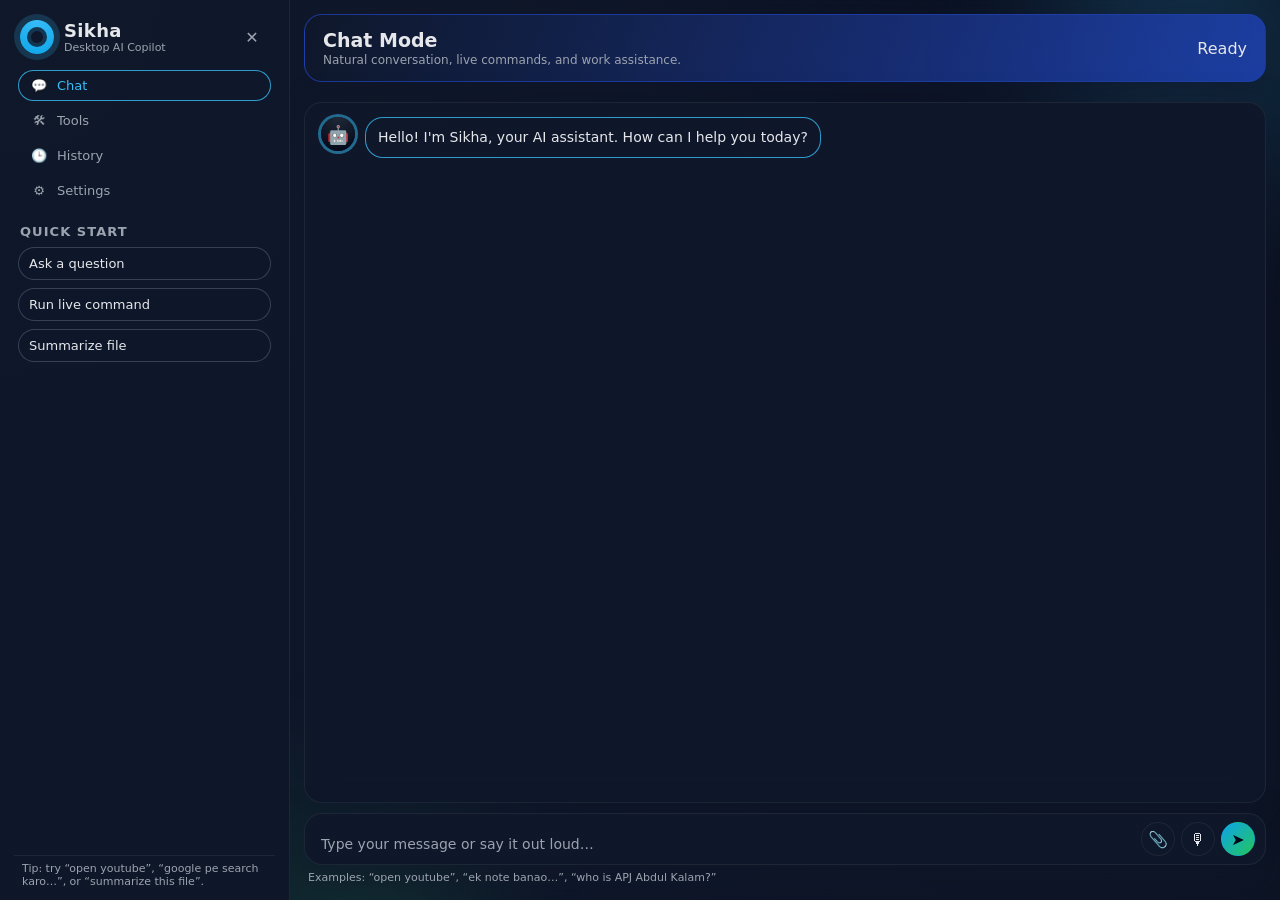
==== commit 48fa4315: "ok submit" ====
--- a/frontend/web/app/index.html
+++ b/frontend/web/app/index.html
@@ -8,7 +8,7 @@
   </head>
   <body>
     <!-- Global loading / reconnect overlay -->
-    <div id="loadingOverlay" class="overlay" aria-live="polite">
+    <div id="loadingOverlay" class="overlay hidden" aria-live="polite">
       <div class="overlay-content">
         <div class="overlay-spinner"></div>
         <div class="overlay-title">Connecting to Sikha…</div>
--- a/frontend/web/app/styles.css
+++ b/frontend/web/app/styles.css
@@ -62,6 +62,13 @@
   z-index: 40;
 }
 
+.overlay.hidden {
+  opacity: 0;
+  pointer-events: none;
+  visibility: hidden;
+  transition: opacity 0.2s ease, visibility 0.2s ease;
+}
+
 .overlay-content {
   width: min(360px, 90vw);
   padding: 24px 22px 20px;
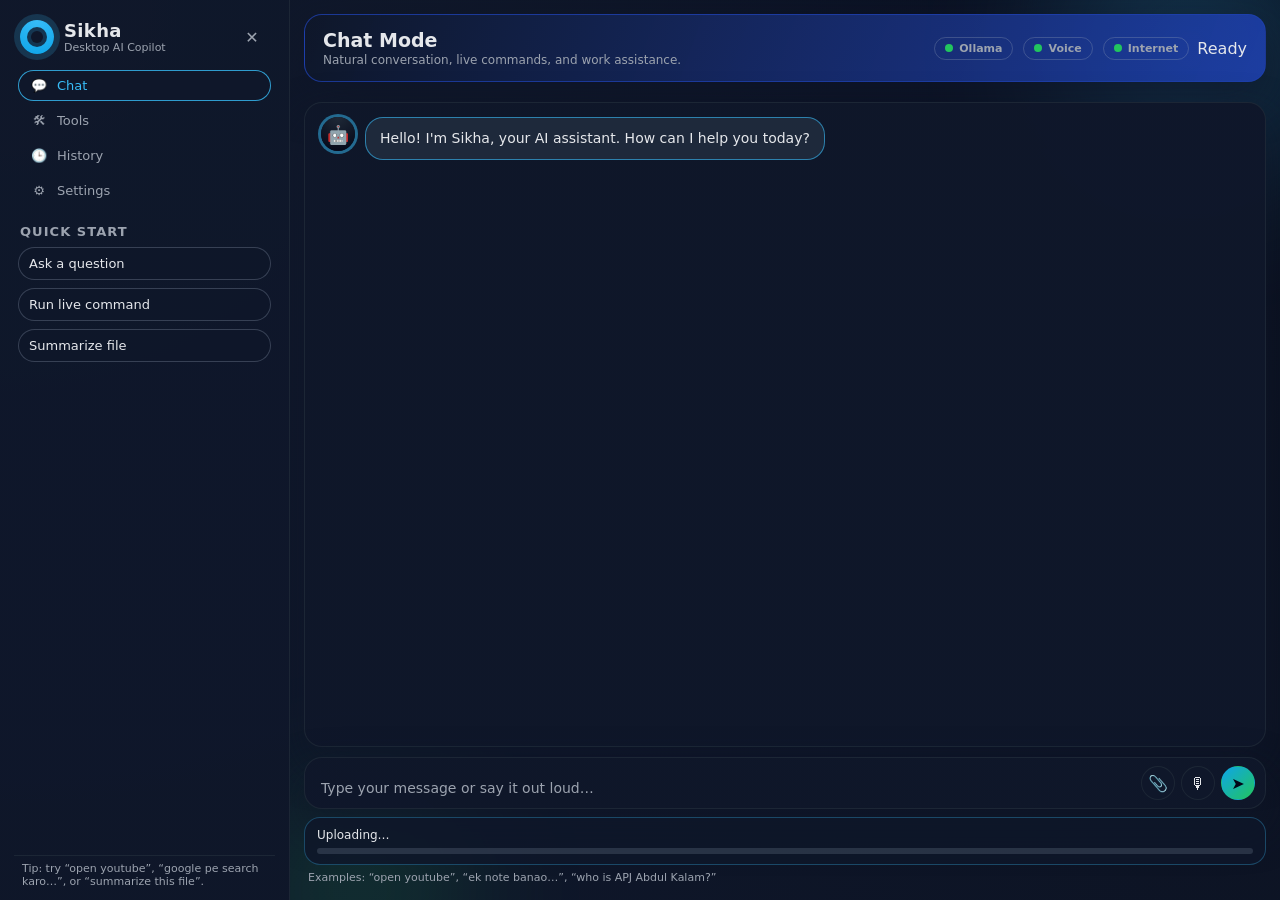
==== commit a4b13651: "ui update Sikha's UI to show "Sikha is thinking..." when processing a request, and add a "Listening." ====
--- a/frontend/web/app/index.html
+++ b/frontend/web/app/index.html
@@ -218,6 +218,20 @@
             </p>
           </div>
           <div class="shell-status">
+            <div class="status-indicators">
+              <span class="status-badge" title="AI engine status">
+                <span id="ollamaDot" class="status-dot offline"></span>
+                <span class="status-label">Ollama</span>
+              </span>
+              <span class="status-badge" title="Voice capture status">
+                <span id="voiceDot" class="status-dot warn"></span>
+                <span class="status-label">Voice</span>
+              </span>
+              <span class="status-badge" title="Internet connectivity">
+                <span id="internetDot" class="status-dot online"></span>
+                <span class="status-label">Internet</span>
+              </span>
+            </div>
             <span id="statusIndicator" class="pill pill-success">Ready</span>
           </div>
         </header>
@@ -273,6 +287,13 @@
                 </button>
               </div>
             </div>
+            <div id="uploadStatus" class="upload-status" hidden>
+              <div class="upload-text">Uploading…</div>
+              <div class="upload-progress">
+                <div class="upload-progress-bar" style="width: 0%"></div>
+              </div>
+            </div>
+            <div id="voiceStatus" class="voice-status" hidden>Listening…</div>
             <p class="composer-hint">
               Examples: “open youtube”, “ek note banao…”, “who is APJ Abdul Kalam?”
             </p>
--- a/frontend/web/app/styles.css
+++ b/frontend/web/app/styles.css
@@ -506,10 +506,21 @@
   gap: 10px;
 }
 
+/* Ensure the messages area always scrolls to show new content */
+#messagesArea {
+  flex: 1;
+  overflow-y: auto;
+  display: flex;
+  flex-direction: column;
+  gap: 10px;
+}
+
 .message {
   display: flex;
   gap: 10px;
   max-width: 80%;
+  opacity: 0;
+  animation: fadeInUp 0.24s ease-out forwards;
 }
 
 .message-assistant {
@@ -538,27 +549,112 @@
 }
 
 .avatar-user {
-  box-shadow: 0 0 0 3px rgba(251, 191, 36, 0.55);
+  box-shadow: 0 0 0 3px rgba(56, 189, 248, 0.5);
 }
 
 .bubble {
   border-radius: 18px;
-  padding: 9px 12px;
+  padding: 10px 14px;
   font-size: 14px;
   line-height: 1.5;
-  background: radial-gradient(circle at top left, rgba(15, 23, 42, 1), rgba(15, 23, 42, 0.9));
-  border: 1px solid rgba(31, 41, 55, 0.9);
+  background: #1e293b;
+  border: 1px solid rgba(31, 41, 55, 0.8);
 }
 
 .message-assistant .bubble {
-  background: radial-gradient(circle at top left, rgba(15, 23, 42, 1), rgba(15, 23, 42, 0.92));
-  border-color: rgba(56, 189, 248, 0.8);
+  background: #1e293b;
+  border-color: rgba(56, 189, 248, 0.6);
 }
 
 .message-user .bubble {
-  background: linear-gradient(135deg, #f97316, #ea580c);
-  border-color: rgba(248, 250, 252, 0.2);
-  color: #0b1120;
+  background: linear-gradient(135deg, #2563eb, #3b82f6);
+  border-color: rgba(56, 189, 248, 0.4);
+  color: #f8fafc;
+}
+
+.status-indicators {
+  display: flex;
+  gap: 10px;
+  align-items: center;
+}
+
+.status-badge {
+  display: inline-flex;
+  align-items: center;
+  gap: 6px;
+  padding: 4px 10px;
+  border-radius: 999px;
+  font-size: 11px;
+  font-weight: 600;
+  border: 1px solid rgba(148, 163, 184, 0.3);
+}
+
+.status-dot {
+  width: 8px;
+  height: 8px;
+  border-radius: 999px;
+  background: rgba(148, 163, 184, 0.6);
+}
+
+.status-dot.online {
+  background: #22c55e;
+}
+
+.status-dot.offline {
+  background: #f97373;
+}
+
+.status-dot.warn {
+  background: #fbbf24;
+}
+
+.upload-status {
+  margin-top: 8px;
+  padding: 10px 12px;
+  border-radius: 16px;
+  background: rgba(15, 23, 42, 0.85);
+  border: 1px solid rgba(56, 189, 248, 0.3);
+  font-size: 12px;
+  display: flex;
+  flex-direction: column;
+  gap: 6px;
+}
+
+.voice-status {
+  margin-top: 8px;
+  padding: 8px 12px;
+  border-radius: 16px;
+  background: rgba(15, 23, 42, 0.75);
+  border: 1px solid rgba(56, 189, 248, 0.3);
+  font-size: 12px;
+  color: rgba(255, 255, 255, 0.9);
+}
+
+.upload-progress {
+  height: 6px;
+  width: 100%;
+  background: rgba(148, 163, 184, 0.2);
+  border-radius: 999px;
+  overflow: hidden;
+}
+
+.upload-progress-bar {
+  height: 100%;
+  width: 0;
+  background: linear-gradient(90deg, rgba(56, 189, 248, 0.9), rgba(30, 64, 175, 0.9));
+  border-radius: 999px;
+  transition: width 0.2s ease;
+}
+
+.upload-message .upload-file-name {
+  font-weight: 600;
+  margin-bottom: 4px;
+}
+
+.upload-message .upload-status-text {
+  font-size: 12px;
+  color: rgba(148, 163, 184, 0.9);
+  margin-top: 6px;
 }
 
 .composer {
@@ -682,6 +778,12 @@
   padding: 6px 10px;
 }
 
+.typing-line {
+  font-size: 12px;
+  color: rgba(226, 232, 240, 0.85);
+  margin-bottom: 6px;
+}
+
 .typing-dots {
   display: inline-flex;
   gap: 4px;
@@ -755,3 +857,14 @@
   }
 }
 
+@keyframes fadeInUp {
+  from {
+    opacity: 0;
+    transform: translateY(8px);
+  }
+  to {
+    opacity: 1;
+    transform: translateY(0);
+  }
+}
+
